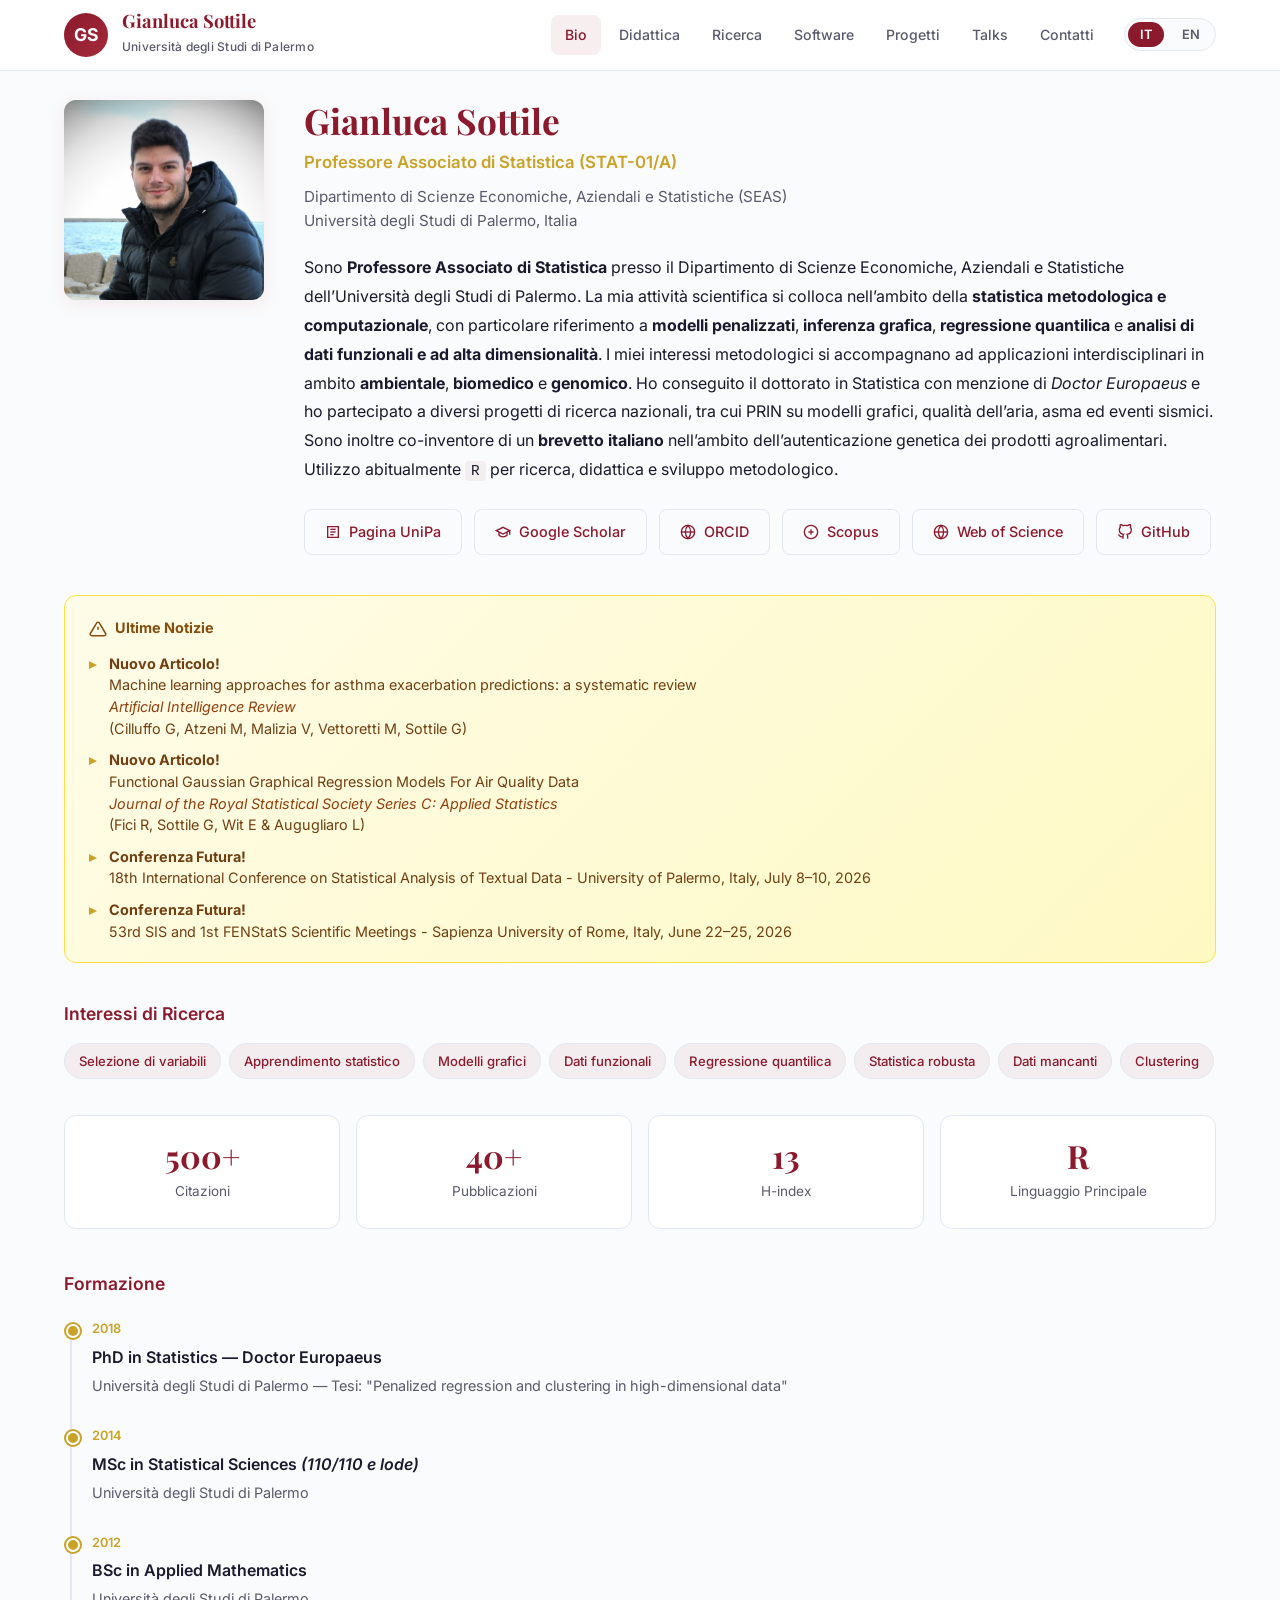
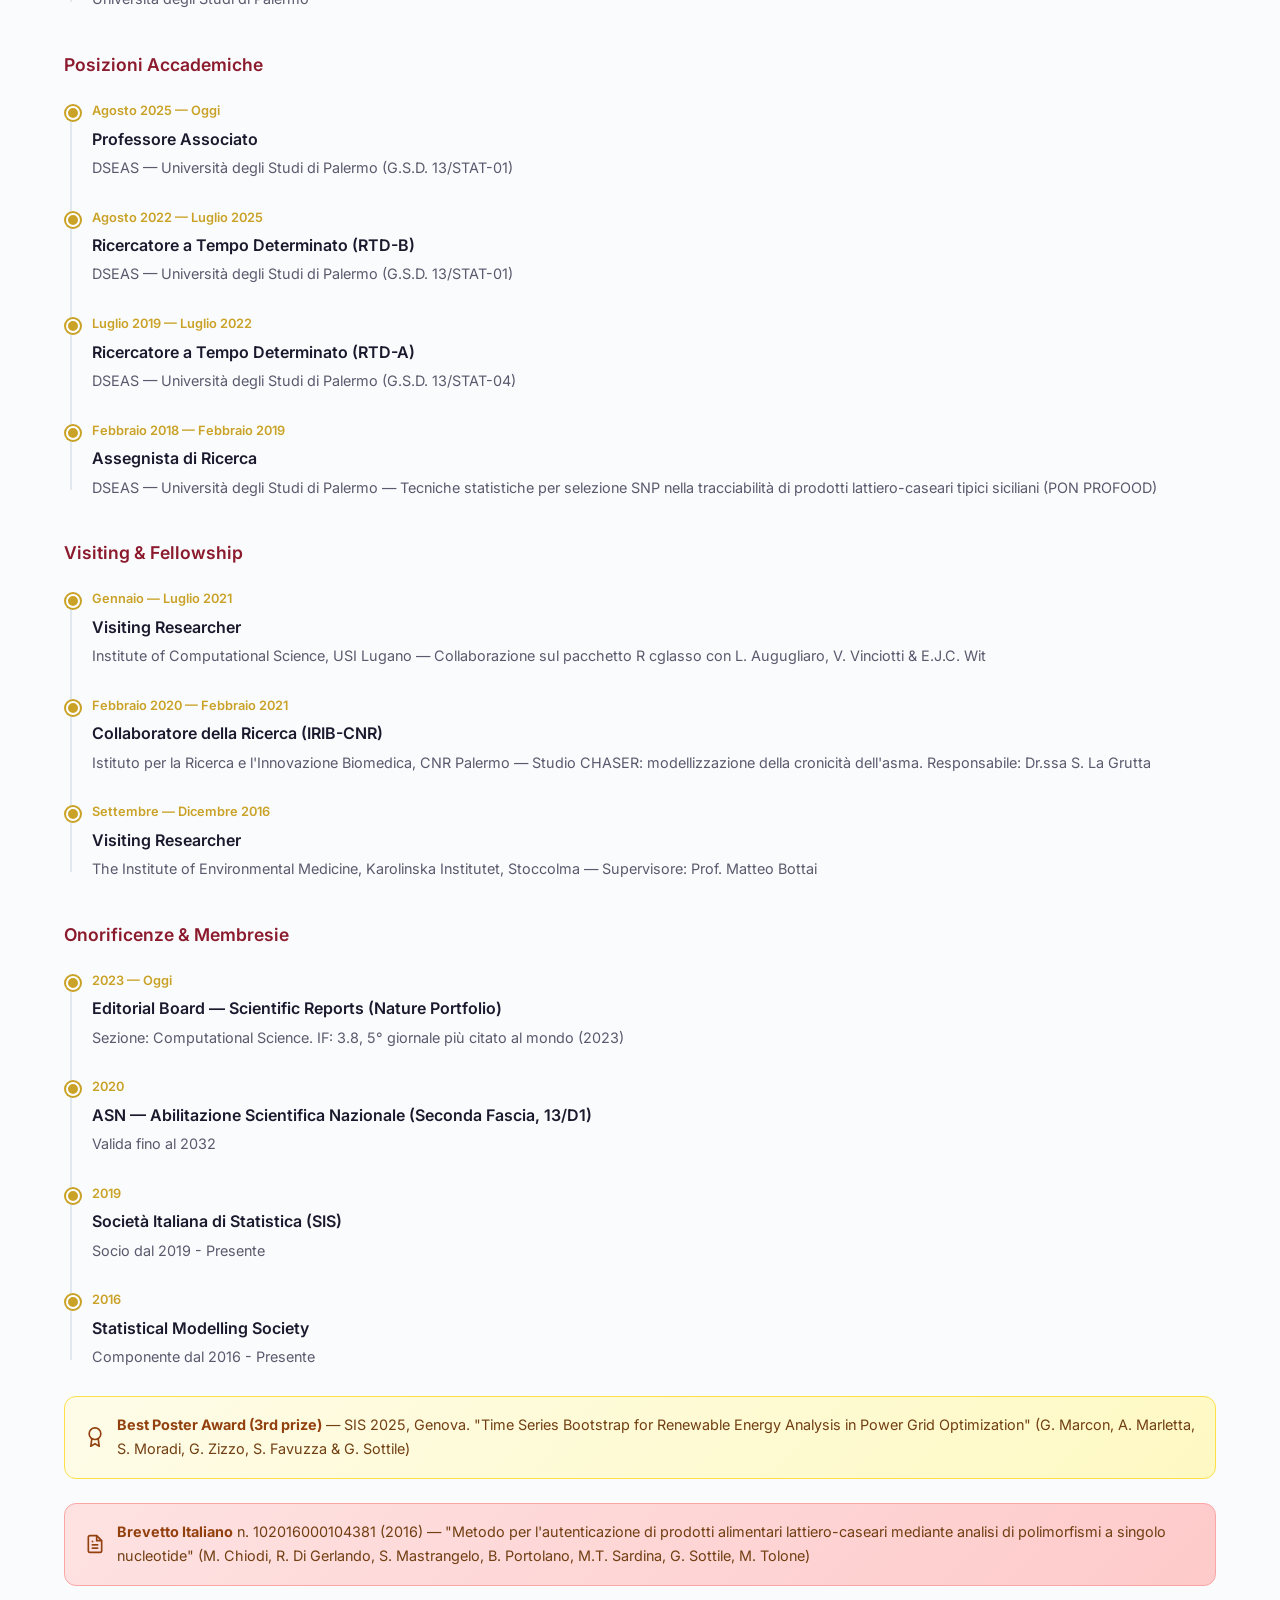
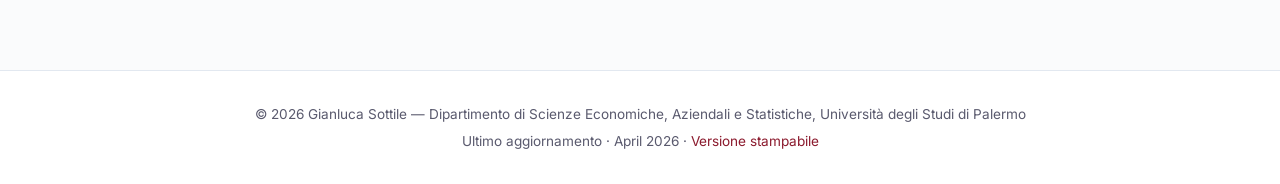
==== index.html @ 0f2bb415 "Add files via upload" ====
<!DOCTYPE html>
<html lang="it">
<head>
<meta charset="UTF-8">
<meta name="viewport" content="width=device-width, initial-scale=1.0">
<title>Gianluca Sottile — Associate Professor of Statistics</title>
<link rel="icon" type="image/png" href="/favicon.png">
<link rel="preconnect" href="https://fonts.googleapis.com">
<link href="https://fonts.googleapis.com/css2?family=Inter:wght@300;400;500;600;700&family=Playfair+Display:wght@600;700&display=swap" rel="stylesheet">
<style>
:root {
  --primary: #8B1A2D;
  --primary-light: #A52A3A;
  --accent: #C9A227;
  --accent-light: #D4AF37;
  --bg: #fafbfc;
  --surface: #ffffff;
  --text: #1a1a2e;
  --text-muted: #5a5a6e;
  --border: #e2e8f0;
  --shadow: 0 4px 20px rgba(139,26,45,0.08);
  --shadow-hover: 0 8px 30px rgba(139,26,45,0.12);
  --radius: 12px;
  --transition: all 0.3s cubic-bezier(0.4,0,0.2,1);
}
* { margin:0; padding:0; box-sizing:border-box; }
html { scroll-behavior:smooth; scroll-padding-top:80px; }
body {
  font-family:'Inter',-apple-system,BlinkMacSystemFont,sans-serif;
  background:var(--bg); color:var(--text); line-height:1.7;
  -webkit-font-smoothing:antialiased;
}

/* ===== HEADER ===== */
header {
  position:fixed; top:0; left:0; right:0; z-index:1000;
  background:rgba(255,255,255,0.96); backdrop-filter:blur(12px);
  border-bottom:1px solid var(--border); transition:var(--transition);
}
.header-inner {
  max-width:1200px; margin:0 auto; padding:0 24px;
  display:flex; align-items:center; justify-content:space-between; height:70px;
}
.brand {
  display:flex; align-items:center; gap:14px; text-decoration:none;
}
.brand-avatar {
  width:44px; height:44px; border-radius:50%;
  background:linear-gradient(135deg,var(--primary),var(--primary-light));
  display:flex; align-items:center; justify-content:center;
  color:white; font-weight:700; font-size:1.1rem; flex-shrink:0;
}
.brand-text h1 {
  font-family:'Playfair Display',serif; font-size:1.15rem; font-weight:700;
  color:var(--primary); line-height:1.2;
}
.brand-text span {
  font-size:0.75rem; color:var(--text-muted); font-weight:500; letter-spacing:0.02em;
}

/* ===== LANG TOGGLE ===== */
    /*.lang-toggle {
  display:flex; align-items:center; gap:6px;
  background:var(--bg); border:1.5px solid var(--border);
  border-radius:20px; padding:3px;
  margin-left:12px;
  flex-shrink:0;
}
.lang-btn {
  padding:5px 12px; border-radius:16px; border:none; background:none;
  font-size:0.8rem; font-weight:600; color:var(--text-muted);
  cursor:pointer; transition:var(--transition); font-family:inherit;
}
.lang-btn.active {
  background:var(--primary); color:white;
}
.lang-btn:hover:not(.active) {
  color:var(--primary); background:rgba(139,26,45,0.06);
}*/
.lang-toggle {
    display: inline-flex;
    align-items: center;
    gap: 6px;
    width: fit-content;
    background: var(--bg);
    border: 1.5px solid var(--border);
    border-radius: 20px;
    padding: 3px;
    margin-left: 12px;
    flex-shrink: 0;
}
.lang-btn {
    padding: 5px 12px;
    border-radius: 16px;
    border: none;
    background: none;
    font-size: 0.8rem;
    font-weight: 600;
    color: var(--text-muted);
    cursor: pointer;
    transition: var(--transition);
    font-family: inherit;
}
.lang-btn.active {
    background: var(--primary);
    color: white;
}
.lang-btn:hover:not(.active) {
    color: var(--primary);
    background: rgba(139,26,45,0.06);
}

/* ===== NAVIGATION ===== */
nav { display:flex; align-items:center; gap:4px; }
.nav-link {
  padding:8px 14px; border-radius:8px; text-decoration:none;
  color:var(--text-muted); font-size:0.88rem; font-weight:500;
  transition:var(--transition); cursor:pointer; border:none; background:none; font-family:inherit;
}
.nav-link:hover,.nav-link.active {
  color:var(--primary); background:rgba(139,26,45,0.07);
}
.mobile-menu-btn {
  display:none; background:none; border:none; cursor:pointer;
  padding:8px; color:var(--primary);
}
.mobile-menu-btn svg { width:24px; height:24px; }
.mobile-nav {
  display:none; position:fixed; top:70px; left:0; right:0;
  background:rgba(255,255,255,0.98); backdrop-filter:blur(12px);
  border-bottom:1px solid var(--border); padding:16px 24px;
  flex-direction:column; gap:4px; z-index:999; box-shadow:var(--shadow);
}
.mobile-nav.open { display:flex; }
.mobile-nav .nav-link { padding:12px 16px; font-size:1rem; }

main {
  max-width:1200px; margin:0 auto; padding:100px 24px 60px; min-height:100vh;
}
.section { display:none; animation:fadeIn 0.35s ease; }
.section.active { display:block; }
@keyframes fadeIn { from{opacity:0;transform:translateY(12px)} to{opacity:1;transform:translateY(0)} }

/* ===== BILINGUAL CONTENT ===== */
[data-lang] {
  display: none !important;
}

/* Elementi inline */
body.lang-it span[data-lang="it"],
body.lang-it strong[data-lang="it"],
body.lang-it a[data-lang="it"],
body.lang-it label[data-lang="it"],
body.lang-it em[data-lang="it"],
body.lang-en span[data-lang="en"],
body.lang-en strong[data-lang="en"],
body.lang-en a[data-lang="en"],
body.lang-en label[data-lang="en"],
body.lang-en em[data-lang="en"] {
  display: inline !important;
}

/* Elementi block */
body.lang-it div[data-lang="it"],
body.lang-it p[data-lang="it"],
body.lang-it h1[data-lang="it"],
body.lang-it h2[data-lang="it"],
body.lang-it h3[data-lang="it"],
body.lang-it h4[data-lang="it"],
body.lang-it li[data-lang="it"],
body.lang-it section[data-lang="it"],
body.lang-en div[data-lang="en"],
body.lang-en p[data-lang="en"],
body.lang-en h1[data-lang="en"],
body.lang-en h2[data-lang="en"],
body.lang-en h3[data-lang="en"],
body.lang-en h4[data-lang="en"],
body.lang-en li[data-lang="en"],
body.lang-en section[data-lang="en"] {
  display: block !important;
}

/* Tag/chips */
body.lang-it .tag[data-lang="it"],
body.lang-en .tag[data-lang="en"] {
  display: inline-block !important;
}

/* Pulsanti e link con testo bilingue */
body.lang-it .btn span[data-lang="it"],
body.lang-en .btn span[data-lang="en"],
body.lang-it .nav-link span[data-lang="it"],
body.lang-en .nav-link span[data-lang="en"],
body.lang-it .section-title span[data-lang="it"],
body.lang-en .section-title span[data-lang="en"],
body.lang-it .section-subtitle span[data-lang="it"],
body.lang-en .section-subtitle span[data-lang="en"] {
  display: inline !important;
}
    
/* Contact items: titolo su una riga, testo su quella sotto */
body.lang-it .contact-item > div:last-child > span[data-lang="it"] {
    display: block !important;
}
body.lang-en .contact-item > div:last-child > span[data-lang="en"] {
    display: block !important;
}

.hero {
  display:grid; grid-template-columns:200px 1fr; gap:40px;
  align-items:start; margin-bottom:40px;
}
.hero-photo {
  width:200px; height:200px; border-radius:var(--radius);
  object-fit:cover; box-shadow:var(--shadow);
}
.hero-content h2 {
  font-family:'Playfair Display',serif; font-size:2.2rem;
  color:var(--primary); margin-bottom:6px; line-height:1.2;
}
.hero-role {
  font-size:1.05rem; color:var(--accent); font-weight:600; margin-bottom:8px;
}
.hero-affiliation {
  color:var(--text-muted); font-size:0.95rem; margin-bottom:20px; line-height:1.6;
}
.hero-bio {
  color:var(--text); font-size:1rem; line-height:1.8; margin-bottom:24px;
}
.hero-links {
  display:flex; gap:12px; flex-wrap:wrap;
}
.btn {
  display:inline-flex; align-items:center; gap:8px;
  padding:10px 20px; border-radius:8px; text-decoration:none;
  font-size:0.9rem; font-weight:500; transition:var(--transition);
  cursor:pointer; border:none; font-family:inherit;
}
.btn-primary {
  background:var(--primary); color:white;
}
.btn-primary:hover {
  background:var(--primary-light); transform:translateY(-1px); box-shadow:var(--shadow-hover);
}
.btn-outline {
  background:transparent; color:var(--primary); border:1.5px solid var(--border);
}
.btn-outline:hover { border-color:var(--primary); background:rgba(139,26,45,0.04); }
.btn-sm { padding:6px 14px; font-size:0.85rem; }

.news-banner {
  background:linear-gradient(135deg,#fefce8,#fef9c3);
  border:1px solid #fde047; border-radius:var(--radius);
  padding:20px 24px; margin-bottom:36px;
}
.news-banner h3 {
  font-size:0.9rem; font-weight:700; color:#854d0e;
  margin-bottom:12px; display:flex; align-items:center; gap:8px;
}
.news-banner ul { list-style:none; display:flex; flex-direction:column; gap:10px; }
.news-banner li {
  font-size:0.9rem; color:#713f12; line-height:1.5;
  padding-left:20px; position:relative;
}
.news-banner li::before { content:"▸"; position:absolute; left:0; color:var(--accent); font-weight:700; }
.news-banner em { font-style:italic; color:#92400e; }

.section-title {
  font-family:'Playfair Display',serif; font-size:1.7rem;
  color:var(--primary); margin-bottom:8px; display:flex; align-items:center; gap:12px;
}
.section-subtitle {
  color:var(--text-muted); font-size:0.95rem;
  margin-bottom:32px; padding-bottom:16px; border-bottom:1px solid var(--border);
}
.tags-row {
  display:flex; flex-wrap:wrap; gap:8px; margin-bottom:36px;
}
.tag {
  display:inline-block; padding:6px 14px; border-radius:20px;
  font-size:0.82rem; font-weight:500;
  background:rgba(139,26,45,0.06); color:var(--primary); border:1px solid var(--border);
}

.cards-grid {
  display:grid; grid-template-columns:repeat(auto-fill,minmax(320px,1fr)); gap:20px;
}
.card {
  background:var(--surface); border:1px solid var(--border);
  border-radius:var(--radius); padding:24px; transition:var(--transition);
}
.card:hover {
  box-shadow:var(--shadow-hover); transform:translateY(-2px); border-color:transparent;
}
.card-header {
  display:flex; align-items:flex-start; justify-content:space-between;
  margin-bottom:12px; flex-wrap:wrap; gap:6px;
}
.card-tag {
  display:inline-block; padding:4px 10px; border-radius:20px;
  font-size:0.72rem; font-weight:600; text-transform:uppercase; letter-spacing:0.03em;
}
.tag-course { background:#e8f4f8; color:#1a6b8a; }
.tag-phd { background:#f3e8ff; color:#6b21a8; }
.tag-paper { background:#fef3c7; color:#92400e; }
.tag-software { background:#dcfce7; color:#166534; }
.tag-award { background:#fee2e2; color:#991b1b; }
.tag-year { background:var(--bg); color:var(--text-muted); }
.tag-project { background:#dbeafe; color:#1e40af; }
.tag-talk { background:#fce7f3; color:#9d174d; }
.card h3 {
  font-size:1.08rem; font-weight:600; color:var(--text); margin-bottom:8px; line-height:1.4;
}
.card p {
  color:var(--text-muted); font-size:0.9rem; line-height:1.6;
}
.card-meta {
  display:flex; gap:16px; margin-top:16px; padding-top:16px;
  border-top:1px solid var(--border); font-size:0.85rem; color:var(--text-muted); flex-wrap:wrap;
}
.card-meta span { display:flex; align-items:center; gap:6px; }
.card-actions {
  margin-top:16px; display:flex; gap:10px; flex-wrap:wrap;
}

.timeline { position:relative; padding-left:28px; }
.timeline::before {
  content:''; position:absolute; left:6px; top:8px; bottom:8px;
  width:2px; background:var(--border);
}
.timeline-item { position:relative; margin-bottom:28px; }
.timeline-item::before {
  content:''; position:absolute; left:-26px; top:6px;
  width:10px; height:10px; border-radius:50%;
  background:var(--accent); border:2px solid var(--surface);
  box-shadow:0 0 0 2px var(--accent);
}
.timeline-year {
  font-size:0.8rem; font-weight:600; color:var(--accent); margin-bottom:4px;
}
.timeline-title { font-weight:600; color:var(--text); margin-bottom:4px; }
.timeline-desc { font-size:0.9rem; color:var(--text-muted); line-height:1.5; }

.pub-list { display:flex; flex-direction:column; gap:14px; }
.pub-item {
  background:var(--surface); border:1px solid var(--border);
  border-radius:var(--radius); padding:20px 24px; transition:var(--transition);
}
.pub-item:hover { border-color:var(--primary); box-shadow:var(--shadow); }
.pub-title {
  font-weight:600; color:var(--primary); font-size:1rem;
  margin-bottom:6px; line-height:1.4;
}
.pub-authors { font-size:0.9rem; color:var(--text); margin-bottom:4px; }
.pub-venue { font-size:0.85rem; color:var(--text-muted); font-style:italic; }
.pub-badges { display:flex; gap:8px; margin-top:12px; flex-wrap:wrap; }
.badge {
  padding:3px 10px; border-radius:4px; font-size:0.75rem; font-weight:500;
}
.badge-journal { background:#dbeafe; color:#1e40af; }
.badge-conference { background:#fef3c7; color:#92400e; }
.badge-preprint { background:#f3f4f6; color:#4b5563; }
.badge-open { background:#dcfce7; color:#166534; }
.badge-book { background:#f3e8ff; color:#6b21a8; }

/* ===== RESEARCH SECTION ===== */
.research-pill {
  display: inline-flex;
  align-items: center;
  gap: 8px;
  padding: 6px 14px;
  border-radius: 999px;
  background: rgba(139,26,45,0.08);
  color: var(--primary);
  font-size: 0.82rem;
  font-weight: 600;
  margin-bottom: 18px;
}

.selected-grid {
  display: grid;
  grid-template-columns: repeat(auto-fit, minmax(320px, 1fr));
  gap: 20px;
  margin-bottom: 40px;
}

.selected-card {
  background: linear-gradient(135deg, #ffffff, #fcfafb);
  border: 1px solid rgba(139,26,45,0.12);
  border-radius: var(--radius);
  padding: 24px;
  box-shadow: var(--shadow);
  transition: var(--transition);
}

.selected-card:hover {
  transform: translateY(-2px);
  box-shadow: var(--shadow-hover);
}

.selected-card .pub-title {
  font-size: 1.04rem;
  margin-bottom: 10px;
}

.selected-card .pub-authors {
  font-size: 0.87rem;
  color: var(--text-muted);
  margin-bottom: 8px;
}

.selected-card .pub-venue {
  font-size: 0.86rem;
  margin-bottom: 14px;
}

.research-divider {
  height: 1px;
  background: linear-gradient(to right, transparent, var(--border), transparent);
  margin: 8px 0 32px;
}

.year-index {
  display: flex;
  flex-wrap: wrap;
  gap: 8px;
  margin-bottom: 28px;
}

.year-chip {
  display: inline-flex;
  align-items: center;
  padding: 6px 12px;
  border-radius: 999px;
  text-decoration: none;
  font-size: 0.8rem;
  font-weight: 600;
  color: var(--primary);
  background: rgba(139,26,45,0.06);
  border: 1px solid var(--border);
  transition: var(--transition);
}

.year-chip:hover {
  background: rgba(139,26,45,0.12);
  border-color: rgba(139,26,45,0.18);
}

.year-block {
  position: relative;
  margin-bottom: 34px;
  padding-left: 18px;
  border-left: 2px solid rgba(139,26,45,0.10);
  scroll-margin-top: 30px;
}

.year-heading {
  display: inline-block;
  margin-bottom: 14px;
  padding: 4px 12px;
  border-radius: 999px;
  background: var(--primary);
  color: white;
  font-size: 0.82rem;
  font-weight: 700;
  letter-spacing: 0.02em;
}

.pub-list.compact {
  gap: 10px;
}

.pub-list.compact .pub-item {
  padding: 16px 18px;
}

.pub-list.compact .pub-title {
  font-size: 0.98rem;
}

.pub-list.compact .pub-authors {
  font-size: 0.84rem;
  color: var(--text-muted);
}

.pub-list.compact .pub-venue {
  font-size: 0.83rem;
}

.pub-list.compact .card-actions {
  margin-top: 12px;
}
    
    /* ===== TALKS SECTION ===== */
    .talks-pill {
      display: inline-flex;
      align-items: center;
      gap: 8px;
      padding: 6px 14px;
      border-radius: 999px;
      background: rgba(139,26,45,0.08);
      color: var(--primary);
      font-size: 0.82rem;
      font-weight: 600;
      margin-bottom: 18px;
    }

    .featured-talks-grid {
      display: grid;
      grid-template-columns: repeat(auto-fit, minmax(320px, 1fr));
      gap: 20px;
      margin-bottom: 40px;
    }

    .featured-talk-card {
      background: linear-gradient(135deg, #ffffff, #fcfafb);
      border: 1px solid rgba(139,26,45,0.12);
      border-radius: var(--radius);
      padding: 24px;
      box-shadow: var(--shadow);
      transition: var(--transition);
    }

    .featured-talk-card:hover {
      transform: translateY(-2px);
      box-shadow: var(--shadow-hover);
    }

    .featured-talk-card .pub-title {
      font-size: 1.02rem;
      margin-bottom: 10px;
    }

    .featured-talk-card .pub-authors {
      font-size: 0.87rem;
      color: var(--text-muted);
      margin-bottom: 8px;
    }

    .featured-talk-card .pub-venue {
      font-size: 0.86rem;
      margin-bottom: 14px;
    }

    .talks-divider {
      height: 1px;
      background: linear-gradient(to right, transparent, var(--border), transparent);
      margin: 6px 0 32px;
    }

    .talks-year-index {
      display: flex;
      flex-wrap: wrap;
      gap: 8px;
      margin-bottom: 28px;
    }

    .talks-year-chip {
      display: inline-flex;
      align-items: center;
      padding: 6px 12px;
      border-radius: 999px;
      text-decoration: none;
      font-size: 0.8rem;
      font-weight: 600;
      color: var(--primary);
      background: rgba(139,26,45,0.06);
      border: 1px solid var(--border);
      transition: var(--transition);
    }

    .talks-year-chip:hover {
      background: rgba(139,26,45,0.12);
      border-color: rgba(139,26,45,0.18);
    }

    .talks-year-block {
      position: relative;
      margin-bottom: 34px;
      padding-left: 18px;
      border-left: 2px solid rgba(139,26,45,0.10);
      scroll-margin-top: 30px;
    }

    .talks-year-heading {
      display: inline-block;
      margin-bottom: 14px;
      padding: 4px 12px;
      border-radius: 999px;
      background: var(--primary);
      color: white;
      font-size: 0.82rem;
      font-weight: 700;
      letter-spacing: 0.02em;
    }

    .pub-list.compact-talks {
      gap: 10px;
    }

    .pub-list.compact-talks .pub-item {
      padding: 16px 18px;
    }

    .pub-list.compact-talks .pub-title {
      font-size: 0.98rem;
    }

    .pub-list.compact-talks .pub-authors {
      font-size: 0.84rem;
      color: var(--text-muted);
    }

    .pub-list.compact-talks .pub-venue {
      font-size: 0.83rem;
    }

.stats-row {
  display:grid; grid-template-columns:repeat(4,1fr); gap:16px; margin-bottom:40px;
}
.stat-box {
  background:var(--surface); border:1px solid var(--border);
  border-radius:var(--radius); padding:24px; text-align:center; transition:var(--transition);
}
.stat-box:hover { box-shadow:var(--shadow); }
.stat-number {
  font-family:'Playfair Display',serif; font-size:2rem; font-weight:700;
  color:var(--primary); line-height:1;
}
.stat-label { font-size:0.85rem; color:var(--text-muted); margin-top:8px; }

.contact-grid { display:grid; grid-template-columns:1fr 1fr; gap:40px; }
.contact-info h3 { font-size:1.1rem; font-weight:600; margin-bottom:16px; color:var(--primary); }
.contact-item {
  display:flex; align-items:flex-start; gap:14px; margin-bottom:20px;
}
.contact-icon {
  width:40px; height:40px; border-radius:10px;
  background:rgba(139,26,45,0.06); display:flex; align-items:center; justify-content:center;
  color:var(--primary); flex-shrink:0;
}
.contact-icon svg { width:20px; height:20px; }
.contact-item div strong { display:block; font-size:0.9rem; color:var(--text); margin-bottom:2px; }
.contact-item div span,
.contact-item div a { font-size:0.9rem; color:var(--text-muted); text-decoration:none; }
.contact-item div a:hover { color:var(--primary); text-decoration:underline; }
.contact-form {
  background:var(--surface); border:1px solid var(--border);
  border-radius:var(--radius); padding:28px;
}
.form-group { margin-bottom:18px; }
.form-group label { display:block; font-size:0.85rem; font-weight:500; color:var(--text); margin-bottom:6px; }
.form-group input,
.form-group textarea {
  width:100%; padding:10px 14px; border:1.5px solid var(--border);
  border-radius:8px; font-family:inherit; font-size:0.95rem;
  color:var(--text); background:var(--bg); transition:var(--transition);
}
.form-group input:focus,
.form-group textarea:focus { outline:none; border-color:var(--primary); background:var(--surface); }
.form-group textarea { resize:vertical; min-height:120px; }

.award-box {
  background:linear-gradient(135deg,#fefce8,#fef9c3);
  border:1px solid #fde047; border-radius:var(--radius);
  padding:16px 20px; margin-bottom:24px; display:flex; align-items:center; gap:12px;
}
.award-box svg { color:#92400e; flex-shrink:0; }
.award-box div { font-size:0.9rem; color:#713f12; }
.award-box div strong { color:#92400e; }

footer {
  border-top:1px solid var(--border); background:var(--surface);
  padding:32px 24px; text-align:center; color:var(--text-muted); font-size:0.85rem;
}
footer a { color:var(--primary); text-decoration:none; }
footer a:hover { text-decoration:underline; }

@media (max-width:900px) {
  .hero { grid-template-columns:1fr; text-align:center; }
  .hero-photo { margin:0 auto; }
  .hero-links { justify-content:center; }
  .stats-row { grid-template-columns:repeat(2,1fr); }
  .contact-grid { grid-template-columns:1fr; }
}
@media (max-width:768px) {
  .header-inner { height:60px; }
  main { padding-top:84px; }
  nav { display:none; }
  .mobile-menu-btn { display:block; }
  .hero-content h2 { font-size:1.7rem; }
  .section-title { font-size:1.5rem; }
  .cards-grid { grid-template-columns:1fr; }
  .stats-row { grid-template-columns:repeat(2,1fr); gap:12px; }
  .stat-box { padding:18px; }
  .stat-number { font-size:1.6rem; }
  .lang-toggle { margin-left:8px; margin-top:0; align-self: center; }
  .mobile-lang { display:block !important; }
  .lang-btn { padding: 4px 10px; font-size: 0.75rem; }
  .selected-grid { grid-template-columns: 1fr; }
  .year-block { padding-left: 12px; }
  .featured-talks-grid { grid-template-columns: 1fr; }
  .talks-year-block { padding-left: 12px; }
  /*.lang-toggle { margin-left: 0; align-self: center; }*/
}
@media (max-width:480px) {
  .hero-photo { width:150px; height:150px; }
  .btn { padding:8px 16px; font-size:0.85rem; }
  .card { padding:18px; }
  .pub-item { padding:16px 18px; }
}
::-webkit-scrollbar { width:8px; }
::-webkit-scrollbar-track { background:var(--bg); }
::-webkit-scrollbar-thumb { background:var(--border); border-radius:4px; }
::-webkit-scrollbar-thumb:hover { background:var(--text-muted); }
@media print {
  header,.mobile-menu-btn,.mobile-nav,footer,.lang-toggle { display:none !important; }
  main { padding-top:20px; }
  .section { display:block !important; page-break-inside:avoid; }
  [data-lang] { display:block !important; }
}
</style>
</head>
<body class="lang-it">

<header>
<div class="header-inner">
<a href="#bio" class="brand" onclick="showSection('bio')">
<div class="brand-avatar">GS</div>
<div class="brand-text">
<h1>Gianluca Sottile</h1>
<span data-lang="it">Università degli Studi di Palermo</span>
<span data-lang="en">University of Palermo</span>
</div>
</a>
<nav>
<a href="#bio" class="nav-link active" data-target="bio">
<span data-lang="it">Bio</span><span data-lang="en">Bio</span>
</a>
<a href="#didattica" class="nav-link" data-target="didattica">
<span data-lang="it">Didattica</span><span data-lang="en">Teaching</span>
</a>
<a href="#ricerca" class="nav-link" data-target="ricerca">
<span data-lang="it">Ricerca</span><span data-lang="en">Research</span>
</a>
<a href="#software" class="nav-link" data-target="software">Software</a>
<a href="#progetti" class="nav-link" data-target="progetti">
<span data-lang="it">Progetti</span><span data-lang="en">Projects</span>
</a>
<a href="#talks" class="nav-link" data-target="talks">Talks</a>
<a href="#contatti" class="nav-link" data-target="contatti">
<span data-lang="it">Contatti</span><span data-lang="en">Contact</span>
</a>
<div class="lang-toggle">
<button class="lang-btn active" onclick="setLang('it')" aria-label="Italiano">IT</button>
<button class="lang-btn" onclick="setLang('en')" aria-label="English">EN</button>
</div>
</nav>
<button class="mobile-menu-btn" onclick="toggleMobileMenu()" aria-label="Menu">
<svg viewBox="0 0 24 24" fill="none" stroke="currentColor" stroke-width="2"><line x1="3" y1="12" x2="21" y2="12"></line><line x1="3" y1="6" x2="21" y2="6"></line><line x1="3" y1="18" x2="21" y2="18"></line></svg>
</button>
</div>
</header>

<div class="mobile-nav" id="mobileNav">
<a href="#bio" class="nav-link active" data-target="bio" onclick="toggleMobileMenu()">
<span data-lang="it">Bio</span><span data-lang="en">Bio</span>
</a>
<a href="#didattica" class="nav-link" data-target="didattica" onclick="toggleMobileMenu()">
<span data-lang="it">Didattica</span><span data-lang="en">Teaching</span>
</a>
<a href="#ricerca" class="nav-link" data-target="ricerca" onclick="toggleMobileMenu()">
<span data-lang="it">Ricerca</span><span data-lang="en">Research</span>
</a>
<a href="#software" class="nav-link" data-target="software" onclick="toggleMobileMenu()">Software</a>
<a href="#progetti" class="nav-link" data-target="progetti" onclick="toggleMobileMenu()">
<span data-lang="it">Progetti</span><span data-lang="en">Projects</span>
</a>
<a href="#talks" class="nav-link" data-target="talks" onclick="toggleMobileMenu()">Talks</a>
<a href="#contatti" class="nav-link" data-target="contatti" onclick="toggleMobileMenu()">
<span data-lang="it">Contatti</span><span data-lang="en">Contact</span>
</a>
<div class="lang-toggle">
<button class="lang-btn active" onclick="setLang('it')" aria-label="Italiano">IT</button>
<button class="lang-btn" onclick="setLang('en')" aria-label="English">EN</button>
</div>
</div>

<main>

<!-- ===== BIO ===== -->
<section id="bio" class="section active">
<div class="hero">
<img src="./avatar.jpg" alt="Gianluca Sottile" class="hero-photo"><div class="hero-content">
<h2>Gianluca Sottile</h2>
<div class="hero-role">
<span data-lang="it">Professore Associato di Statistica (STAT-01/A)</span>
<span data-lang="en">Associate Professor of Statistics (STAT-01/A)</span>
</div>
<div class="hero-affiliation">
<span data-lang="it">Dipartimento di Scienze Economiche, Aziendali e Statistiche (SEAS)<br>Università degli Studi di Palermo, Italia</span>
<span data-lang="en">Department of Economics, Business and Statistics (SEAS)<br>University of Palermo, Italy</span>
</div>
<p class="hero-bio">
  <span data-lang="it">
    Sono <strong>Professore Associato di Statistica</strong> presso il Dipartimento di Scienze Economiche, Aziendali e Statistiche dell’Università degli Studi di Palermo. La mia attività scientifica si colloca nell’ambito della <strong>statistica metodologica e computazionale</strong>, con particolare riferimento a <strong>modelli penalizzati</strong>, <strong>inferenza grafica</strong>, <strong>regressione quantilica</strong> e <strong>analisi di dati funzionali e ad alta dimensionalità</strong>. I miei interessi metodologici si accompagnano ad applicazioni interdisciplinari in ambito <strong>ambientale</strong>, <strong>biomedico</strong> e <strong>genomico</strong>. Ho conseguito il dottorato in Statistica con menzione di <em>Doctor Europaeus</em> e ho partecipato a diversi progetti di ricerca nazionali, tra cui PRIN su modelli grafici, qualità dell’aria, asma ed eventi sismici. Sono inoltre co-inventore di un <strong>brevetto italiano</strong> nell’ambito dell’autenticazione genetica dei prodotti agroalimentari. Utilizzo abitualmente <code style="background:rgba(139,26,45,0.06);padding:2px 6px;border-radius:4px;font-size:0.9em;">R</code> per ricerca, didattica e sviluppo metodologico.
  </span>

  <span data-lang="en">
    I am an <strong>Associate Professor of Statistics</strong> at the Department of Economics, Business and Statistics, University of Palermo. My research lies in <strong>methodological and computational statistics</strong>, with a focus on <strong>penalized models</strong>, <strong>graphical inference</strong>, <strong>quantile regression</strong>, and <strong>functional and high-dimensional data analysis</strong>. These methodological interests are accompanied by interdisciplinary applications in <strong>environmental</strong>, <strong>biomedical</strong>, and <strong>genomic</strong> research. I earned my PhD in Statistics with the <em>Doctor Europaeus</em> distinction and have been involved in several national research projects, including PRIN initiatives on graphical models, air pollution, asthma, and earthquake forecasting. I am also co-inventor of an <strong>Italian patent</strong> in the field of genetic authentication of agri-food products. I regularly use <code style="background:rgba(139,26,45,0.06);padding:2px 6px;border-radius:4px;font-size:0.9em;">R</code> for research, teaching, and methodological development.
  </span>
</p>
<div class="hero-links">

<a href="https://www.unipa.it/persone/docenti/s/gianluca.sottile" target="_blank" rel="noopener noreferrer" class="btn btn-outline">
    <svg width="16" height="16" viewBox="0 0 24 24" fill="none" stroke="currentColor" stroke-width="2">
        <path d="M4 4h16v16H4z"></path>
        <path d="M8 8h8"></path>
        <path d="M8 12h8"></path>
        <path d="M8 16h5"></path>
    </svg>
    <span data-lang="it">Pagina UniPa</span>
    <span data-lang="en">UniPa Page</span>
</a>
    
<a href="https://scholar.google.com/citations?hl=it&user=qc0KUpwAAAAJ&view_op=list_works&sortby=pubdate" target="_blank" class="btn btn-outline">
    <svg width="16" height="16" viewBox="0 0 24 24" fill="none" stroke="currentColor" stroke-width="2">
        <path d="M22 10v6M2 10l10-5 10 5-10 5z"></path>
        <path d="M6 12v5c3 3 9 3 12 0v-5"></path>
    </svg>
    Google Scholar
</a>

<a href="https://orcid.org/0000-0001-9347-7251" target="_blank" rel="noopener noreferrer" class="btn btn-outline">
    <svg width="16" height="16" viewBox="0 0 24 24" fill="none" stroke="currentColor" stroke-width="2">
        <circle cx="12" cy="12" r="10"></circle>
        <line x1="2" y1="12" x2="22" y2="12"></line>
        <path d="M12 2a15.3 15.3 0 0 1 4 10 15.3 15.3 0 0 1-4 10 15.3 15.3 0 0 1-4-10 15.3 15.3 0 0 1 4-10z"></path>
    </svg>
    ORCID
</a>

<a href="https://www.scopus.com/authid/detail.uri?authorId=57197724197" target="_blank" rel="noopener noreferrer" class="btn btn-outline">
  <svg width="16" height="16" viewBox="0 0 24 24" fill="none" stroke="currentColor" stroke-width="2">
    <circle cx="12" cy="12" r="10"></circle>
    <path d="M8 12h8"></path>
    <path d="M12 8v8"></path>
  </svg>
  Scopus
</a>

<a href="https://www.webofscience.com/wos/author/record/P-1732-2018" target="_blank" rel="noopener noreferrer" class="btn btn-outline">
  <svg width="16" height="16" viewBox="0 0 24 24" fill="none" stroke="currentColor" stroke-width="2">
    <circle cx="12" cy="12" r="10"></circle>
    <path d="M2 12h20"></path>
    <path d="M12 2a15.3 15.3 0 0 1 4 10 15.3 15.3 0 0 1-4 10 15.3 15.3 0 0 1-4-10 15.3 15.3 0 0 1 4-10z"></path>
  </svg>
  Web of Science
</a>

<a href="https://github.com/gianluca-sottile" target="_blank" class="btn btn-outline">
<svg width="16" height="16" viewBox="0 0 24 24" fill="none" stroke="currentColor" stroke-width="2"><path d="M9 19c-5 1.5-5-2.5-7-3m14 6v-3.87a3.37 3.37 0 0 0-.94-2.61c3.14-.35 6.44-1.54 6.44-7A5.44 5.44 0 0 0 20 4.77 5.07 5.07 0 0 0 19.91 1S18.73.65 16 2.48a13.38 13.38 0 0 0-7 0C6.27.65 5.09 1 5.09 1A5.07 5.07 0 0 0 5 4.77a5.44 5.44 0 0 0-1.5 3.78c0 5.42 3.3 6.61 6.44 7A3.37 3.37 0 0 0 9 18.13V22"></path></svg>
GitHub
</a>

</div>
</div>
</div>

<div class="news-banner">
<h3>
<svg width="18" height="18" viewBox="0 0 24 24" fill="none" stroke="currentColor" stroke-width="2"><path d="M10.29 3.86L1.82 18a2 2 0 0 0 1.71 3h16.94a2 2 0 0 0 1.71-3L13.71 3.86a2 2 0 0 0-3.42 0z"></path><line x1="12" y1="9" x2="12" y2="13"></line><line x1="12" y1="17" x2="12.01" y2="17"></line></svg>
<span data-lang="it">Ultime Notizie</span>
<span data-lang="en">Breaking News</span>
</h3>
<ul>
    <li><strong data-lang="it">Nuovo Articolo!</strong><strong data-lang="en">New Article!</strong><br>Machine learning approaches for asthma exacerbation predictions: a systematic review<br> <em>Artificial Intelligence Review</em><br>(Cilluffo G, Atzeni M, Malizia V, Vettoretti M, Sottile G)</li>
    <li><strong data-lang="it">Nuovo Articolo!</strong><strong data-lang="en">New Article!</strong><br>Functional Gaussian Graphical Regression Models For Air Quality Data<br><em>Journal of the Royal Statistical Society Series C: Applied Statistics</em><br>(Fici R, Sottile G, Wit E &amp; Augugliaro L)</li>
    <li><strong data-lang="it">Conferenza Futura!</strong><strong data-lang="en">Future Conference!</strong><br>18th International Conference on Statistical Analysis of Textual Data - University of Palermo, Italy, July 8–10, 2026</li>
    <li><strong data-lang="it">Conferenza Futura!</strong><strong data-lang="en">Future Conference!</strong><br>53rd SIS and 1st FENStatS Scientific Meetings - Sapienza University of Rome, Italy, June 22–25, 2026</li>
</ul>
</div>

<h3 style="font-size:1.1rem;font-weight:600;color:var(--primary);margin-bottom:14px;">
<span data-lang="it">Interessi di Ricerca</span>
<span data-lang="en">Research Interests</span>
</h3>
<div class="tags-row">
  <span class="tag" data-lang="it">Selezione di variabili</span>
  <span class="tag" data-lang="en">Variable selection</span>

  <span class="tag" data-lang="it">Apprendimento statistico</span>
  <span class="tag" data-lang="en">Statistical learning</span>

  <span class="tag" data-lang="it">Modelli grafici</span>
  <span class="tag" data-lang="en">Graphical models</span>

  <span class="tag" data-lang="it">Dati funzionali</span>
  <span class="tag" data-lang="en">Functional data</span>

  <span class="tag" data-lang="it">Regressione quantilica</span>
  <span class="tag" data-lang="en">Quantile regression</span>

  <span class="tag" data-lang="it">Statistica robusta</span>
  <span class="tag" data-lang="en">Robust statistics</span>

  <span class="tag" data-lang="it">Dati mancanti</span>
  <span class="tag" data-lang="en">Missing data</span>

  <span class="tag" data-lang="it">Clustering</span>
  <span class="tag" data-lang="en">Clustering</span>
</div>

<div class="stats-row">
<div class="stat-box"><div class="stat-number">500+</div><div class="stat-label"><span data-lang="it">Citazioni</span><span data-lang="en">Citations</span></div></div>
<div class="stat-box"><div class="stat-number">40+</div><div class="stat-label"><span data-lang="it">Pubblicazioni</span><span data-lang="en">Publications</span></div></div>
<div class="stat-box"><div class="stat-number">13</div><div class="stat-label"><span data-lang="it">H-index</span><span data-lang="en">H-index</span></div></div>
<div class="stat-box"><div class="stat-number">R</div><div class="stat-label"><span data-lang="it">Linguaggio Principale</span><span data-lang="en">Primary Language</span></div></div>
</div>

<h3 style="font-size:1.1rem;font-weight:600;color:var(--primary);margin-bottom:20px;">
<span data-lang="it">Formazione</span>
<span data-lang="en">Education</span>
</h3>
<div class="timeline" style="margin-bottom:40px;">
<div class="timeline-item">
<div class="timeline-year">2018</div>
<div class="timeline-title">PhD in Statistics — Doctor Europaeus</div>
<div class="timeline-desc">Università degli Studi di Palermo — <span data-lang="it">Tesi: "Penalized regression and clustering in high-dimensional data"</span><span data-lang="en">Thesis: "Penalized regression and clustering in high-dimensional data"</span></div>
</div>
<div class="timeline-item">
<div class="timeline-year">2014</div>
<div class="timeline-title">MSc in Statistical Sciences <em>(110/110 e lode)</em></div>
<div class="timeline-desc">Università degli Studi di Palermo</div>
</div>
<div class="timeline-item">
<div class="timeline-year">2012</div>
<div class="timeline-title">BSc in Applied Mathematics</div>
<div class="timeline-desc">Università degli Studi di Palermo</div>
</div>
</div>

<h3 style="font-size:1.1rem;font-weight:600;color:var(--primary);margin-bottom:20px;">
<span data-lang="it">Posizioni Accademiche</span>
<span data-lang="en">Academic Positions</span>
</h3>
<div class="timeline">
    <div class="timeline-item">
    <div class="timeline-year">Agosto 2025 — Oggi</div>
    <div class="timeline-title"><span data-lang="it">Professore Associato</span><span data-lang="en">Associate Professor</span></div>
    <div class="timeline-desc">DSEAS — Università degli Studi di Palermo (G.S.D. 13/STAT-01)</div>
</div>
<div class="timeline-item">
<div class="timeline-year">Agosto 2022 — Luglio 2025</div>
<div class="timeline-title"><span data-lang="it">Ricercatore a Tempo Determinato (RTD-B)</span><span data-lang="en">Senior Assistant Professor</span></div>
<div class="timeline-desc">DSEAS — Università degli Studi di Palermo (G.S.D. 13/STAT-01)</div>
</div>
<div class="timeline-item">
<div class="timeline-year">Luglio 2019 — Luglio 2022</div>
<div class="timeline-title"><span data-lang="it">Ricercatore a Tempo Determinato (RTD-A)</span><span data-lang="en">Junior Assistant Professor</span></div>
<div class="timeline-desc">DSEAS — Università degli Studi di Palermo (G.S.D. 13/STAT-04)</div>
</div>
<div class="timeline-item">
<div class="timeline-year">Febbraio 2018 — Febbraio 2019</div>
<div class="timeline-title"><span data-lang="it">Assegnista di Ricerca</span><span data-lang="en">Postdoctoral Research Fellow</span></div>
<div class="timeline-desc">DSEAS — Università degli Studi di Palermo — <span data-lang="it">Tecniche statistiche per selezione SNP nella tracciabilità di prodotti lattiero-caseari tipici siciliani (PON PROFOOD)</span><span data-lang="en">Statistical techniques for SNP selection in traceability of typical Sicilian dairy products (PON PROFOOD)</span></div>
</div>
</div>

<h3 style="font-size:1.1rem;font-weight:600;color:var(--primary);margin:40px 0 20px;">
<span data-lang="it">Visiting &amp; Fellowship</span>
<span data-lang="en">Visiting &amp; Fellowships</span>
</h3>
<div class="timeline">
<div class="timeline-item">
<div class="timeline-year">Gennaio — Luglio 2021</div>
<div class="timeline-title"><span data-lang="it">Visiting Researcher</span><span data-lang="en">Visiting Researcher</span></div>
<div class="timeline-desc">Institute of Computational Science, USI Lugano — <span data-lang="it">Collaborazione sul pacchetto R cglasso con L. Augugliaro, V. Vinciotti &amp; E.J.C. Wit</span><span data-lang="en">Collaboration on cglasso R package with L. Augugliaro, V. Vinciotti &amp; E.J.C. Wit</span></div>
</div>
<div class="timeline-item">
<div class="timeline-year">Febbraio 2020 — Febbraio 2021</div>
<div class="timeline-title"><span data-lang="it">Collaboratore della Ricerca (IRIB-CNR)</span><span data-lang="en">Research Fellowship (IRIB-CNR)</span></div>
<div class="timeline-desc">Istituto per la Ricerca e l'Innovazione Biomedica, CNR Palermo — <span data-lang="it">Studio CHASER: modellizzazione della cronicità dell'asma. Responsabile: Dr.ssa S. La Grutta</span><span data-lang="en">CHASER Study: modeling childhood asthma chronicity. Coordinator: Dr. S. La Grutta</span></div>
</div>
<div class="timeline-item">
<div class="timeline-year">Settembre — Dicembre 2016</div>
<div class="timeline-title"><span data-lang="it">Visiting Researcher</span><span data-lang="en">Visiting Researcher</span></div>
<div class="timeline-desc">The Institute of Environmental Medicine, Karolinska Institutet, Stoccolma — <span data-lang="it">Supervisore: Prof. Matteo Bottai</span><span data-lang="en">Supervisor: Prof. Matteo Bottai</span></div>
</div>
</div>

<h3 style="font-size:1.1rem;font-weight:600;color:var(--primary);margin:40px 0 20px;">
<span data-lang="it">Onorificenze &amp; Membresie</span>
<span data-lang="en">Honors &amp; Memberships</span>
</h3>
<div class="timeline">
<div class="timeline-item">
<div class="timeline-year">2023 — Oggi</div>
<div class="timeline-title">Editorial Board — Scientific Reports (Nature Portfolio)</div>
<div class="timeline-desc"><span data-lang="it">Sezione: Computational Science. IF: 3.8, 5° giornale più citato al mondo (2023)</span><span data-lang="en">Section: Computational Science. IF: 3.8, 5th most cited journal worldwide (2023)</span></div>
</div>
<div class="timeline-item">
<div class="timeline-year">2020</div>
<div class="timeline-title">ASN — Abilitazione Scientifica Nazionale (Seconda Fascia, 13/D1)</div>
<div class="timeline-desc"><span data-lang="it">Valida fino al 2032</span><span data-lang="en">Valid until 2032</span></div>
</div>
<div class="timeline-item">
<div class="timeline-year">2019</div>
<div class="timeline-title">Società Italiana di Statistica (SIS)</div>
<div class="timeline-desc"><span data-lang="it">Socio dal 2019 - Presente</span><span data-lang="en">Member since 2019 - Present</span></div>
</div>
<div class="timeline-item">
<div class="timeline-year">2016</div>
<div class="timeline-title">Statistical Modelling Society</div>
<div class="timeline-desc"><span data-lang="it">Componente dal 2016 - Presente</span><span data-lang="en">Member since 2016 - Present</span></div>
</div>

</div>

<div class="award-box">
<svg width="20" height="20" viewBox="0 0 24 24" fill="none" stroke="currentColor" stroke-width="2"><circle cx="12" cy="8" r="7"></circle><polyline points="8.21 13.89 7 23 12 20 17 23 15.79 13.88"></polyline></svg>
<div><strong>Best Poster Award (3rd prize)</strong> — SIS 2025, Genova. "Time Series Bootstrap for Renewable Energy Analysis in Power Grid Optimization" (G. Marcon, A. Marletta, S. Moradi, G. Zizzo, S. Favuzza &amp; G. Sottile)</div>
</div>

<div class="award-box" style="background:linear-gradient(135deg,#fee2e2,#fecaca);border-color:#fca5a5;">
<svg width="20" height="20" viewBox="0 0 24 24" fill="none" stroke="currentColor" stroke-width="2"><path d="M14 2H6a2 2 0 0 0-2 2v16a2 2 0 0 0 2 2h12a2 2 0 0 0 2-2V8z"></path><polyline points="14 2 14 8 20 8"></polyline><line x1="16" y1="13" x2="8" y2="13"></line><line x1="16" y1="17" x2="8" y2="17"></line><polyline points="10 9 9 9 8 9"></polyline></svg>
<div><strong data-lang="it">Brevetto Italiano</strong><strong data-lang="en">Italian Patent</strong> n. 102016000104381 (2016) — <span data-lang="it">"Metodo per l'autenticazione di prodotti alimentari lattiero-caseari mediante analisi di polimorfismi a singolo nucleotide"</span><span data-lang="en">"Method for authentication of dairy products through single nucleotide polymorphism analysis"</span> (M. Chiodi, R. Di Gerlando, S. Mastrangelo, B. Portolano, M.T. Sardina, G. Sottile, M. Tolone)</div>
</div>
</section>

<!-- ===== DIDATTICA ===== -->
<section id="didattica" class="section">
<h2 class="section-title">
<svg width="28" height="28" viewBox="0 0 24 24" fill="none" stroke="currentColor" stroke-width="2"><path d="M22 10v6M2 10l10-5 10 5-10 5z"></path><path d="M6 12v5c3 3 9 3 12 0v-5"></path></svg>
<span data-lang="it">Didattica</span>
<span data-lang="en">Teaching</span>
</h2>
<p class="section-subtitle">
<span data-lang="it">Attività didattiche presso l'Università degli Studi di Palermo</span>
<span data-lang="en">Teaching activities at the University of Palermo</span>
</p>

<h3 style="font-size:1.1rem;font-weight:600;color:var(--primary);margin-bottom:16px;">
<span data-lang="it">Corsi Attuali</span>
<span data-lang="en">Current Courses</span>
</h3>
<div class="cards-grid" style="margin-bottom:40px;">
<div class="card">
<div class="card-header">
    <span class="card-tag tag-course">Second Level Master</span>
    <span class="card-tag tag-year">2.5 CFU (20h)</span>
    </div>
    <h3>Introduzione al Machine Learning</h3>
    <p><span data-lang="it">Master Universitario di Secondo Livello in Data Science per le Amministrazioni Pubbliche e Private — SEAS, UniPa.</span><span data-lang="en">Second Level Master Data Science for Public and Private Administrations — SEAS, UniPa.</span></p>
    <div class="card-meta">
    <span><svg width="14" height="14" viewBox="0 0 24 24" fill="none" stroke="currentColor" stroke-width="2"><circle cx="12" cy="12" r="10"></circle><polyline points="12 6 12 12 16 14"></polyline></svg>Jan 2026 — Present</span>
    </div>
    <div class="card-actions">
    <a href="https://www.unipa.it/servizi/masterecorsidiperfezionamento/.content/documenti/2025_2026/S.I.-Adelfio.pdf" target="_blank" class="btn btn-primary btn-sm">
    <svg width="14" height="14" viewBox="0 0 24 24" fill="none" stroke="currentColor" stroke-width="2"><path d="M14 2H6a2 2 0 0 0-2 2v16a2 2 0 0 0 2 2h12a2 2 0 0 0 2-2V8z"></path><polyline points="14 2 14 8 20 8"></polyline><line x1="16" y1="13" x2="8" y2="13"></line><line x1="16" y1="17" x2="8" y2="17"></line><polyline points="10 9 9 9 8 9"></polyline></svg>
    <span data-lang="it">Scheda Informativa</span>
    <span data-lang="en">Information Sheet</span>
    </a>
    <a href="https://sites.google.com/community.unipa.it/master-data-science/home-page" target="_blank" class="btn btn-outline btn-sm">
      <svg width="14" height="14" viewBox="0 0 24 24" fill="none" stroke="currentColor" stroke-width="2" stroke-linecap="round" stroke-linejoin="round" aria-hidden="true">
        <path d="M9 22V12h6v10"></path>
        <path d="M2 10.5 12 2l10 8.5"></path>
        <path d="M4 9.5V20a2 2 0 0 0 2 2h12a2 2 0 0 0 2-2V9.5"></path>
      </svg>
      <span data-lang="it">Homepage</span>
      <span data-lang="en">Homepage</span>
    </a>
</div>
</div>
<div class="card">
<div class="card-header">
<span class="card-tag tag-course">Master</span>
<span class="card-tag tag-year">6 CFU</span>
</div>
<h3>Statistical Machine Learning</h3>
<p><span data-lang="it">Corso di Laurea Magistrale in Statistica e Data Science (LM82/LMData) — SEAS, UniPa.</span><span data-lang="en">Master Degree in Statistics and Data Science (LM82/LMData) — SEAS, UniPa.</span></p>
<div class="card-meta">
<span><svg width="14" height="14" viewBox="0 0 24 24" fill="none" stroke="currentColor" stroke-width="2"><circle cx="12" cy="12" r="10"></circle><polyline points="12 6 12 12 16 14"></polyline></svg>Sep 2024 — Present</span>
</div>
<div class="card-actions">
<a href="https://offertaformativa.unipa.it/offweb/schedaTrasparenza?lingua=ITA&oidCurrInsegnamento=203436" target="_blank" class="btn btn-primary btn-sm">
<svg width="14" height="14" viewBox="0 0 24 24" fill="none" stroke="currentColor" stroke-width="2"><path d="M14 2H6a2 2 0 0 0-2 2v16a2 2 0 0 0 2 2h12a2 2 0 0 0 2-2V8z"></path><polyline points="14 2 14 8 20 8"></polyline><line x1="16" y1="13" x2="8" y2="13"></line><line x1="16" y1="17" x2="8" y2="17"></line><polyline points="10 9 9 9 8 9"></polyline></svg>
<span data-lang="it">Scheda Trasparenza</span>
<span data-lang="en">Transparency Sheet</span>
</a>
<a href="https://www.dropbox.com/scl/fo/tjud4hqc0iucqtq977hww/AIhiStbQhWKRQCTyq4XfbDo?rlkey=dw1rsrqvtoh8eewthko3qssph&e=1&st=muvlnild&dl=0" target="_blank" class="btn btn-outline btn-sm">
<svg width="14" height="14" viewBox="0 0 24 24" fill="none" stroke="currentColor" stroke-width="2"><path d="M21 15v4a2 2 0 0 1-2 2H5a2 2 0 0 1-2-2v-4"></path><polyline points="7 10 12 15 17 10"></polyline><line x1="12" y1="15" x2="12" y2="3"></line></svg>
<span data-lang="it">Materiale Didattico</span>
<span data-lang="en">Course Materials</span>
</a>
</div>
</div>
<div class="card">
<div class="card-header">
<span class="card-tag tag-course">Bachelor</span>
<span class="card-tag tag-year">8 CFU</span>
</div>
<h3><span data-lang="it">Statistica</span><span data-lang="en">Statistics</span></h3>
<p><span data-lang="it">Corso di Laurea Triennale in Economia e Amministrazione Aziendale (L18) — SEAS, UniPa.</span><span data-lang="en">BSc course in Economics and Business Administration (L18) — SEAS, UniPa.</span></p>
<div class="card-meta">
<span><svg width="14" height="14" viewBox="0 0 24 24" fill="none" stroke="currentColor" stroke-width="2"><circle cx="12" cy="12" r="10"></circle><polyline points="12 6 12 12 16 14"></polyline></svg>Sep 2025 — Present</span>
</div>
<div class="card-actions">
<a href="https://offertaformativa.unipa.it/offweb/schedaTrasparenza?lingua=ITA&oidCurrInsegnamento=198678" target="_blank" class="btn btn-primary btn-sm">
<svg width="14" height="14" viewBox="0 0 24 24" fill="none" stroke="currentColor" stroke-width="2"><path d="M14 2H6a2 2 0 0 0-2 2v16a2 2 0 0 0 2 2h12a2 2 0 0 0 2-2V8z"></path><polyline points="14 2 14 8 20 8"></polyline><line x1="16" y1="13" x2="8" y2="13"></line><line x1="16" y1="17" x2="8" y2="17"></line><polyline points="10 9 9 9 8 9"></polyline></svg>
<span data-lang="it">Scheda Trasparenza</span>
<span data-lang="en">Transparency Sheet</span>
</a>
<a href="https://www.dropbox.com/scl/fo/eks4ly7qmevzhyqitzpjk/AF4fiFGwsxfH6Bzjhv4YBc4?rlkey=iyus77gzw8cak7hh2ynzsr92x&st=6fhxxqo2&dl=0" target="_blank" class="btn btn-outline btn-sm">
<svg width="14" height="14" viewBox="0 0 24 24" fill="none" stroke="currentColor" stroke-width="2"><path d="M21 15v4a2 2 0 0 1-2 2H5a2 2 0 0 1-2-2v-4"></path><polyline points="7 10 12 15 17 10"></polyline><line x1="12" y1="15" x2="12" y2="3"></line></svg>
<span data-lang="it">Materiale Didattico</span>
<span data-lang="en">Course Materials</span>
</a>
</div>
</div>
</div>

<h3 style="font-size:1.1rem;font-weight:600;color:var(--primary);margin-bottom:16px;">
<span data-lang="it">Corsi Passati</span>
<span data-lang="en">Past Courses</span>
</h3>
<div class="cards-grid" style="margin-bottom:40px;">
    <div class="card">
    <div class="card-header"><span class="card-tag tag-course">Bachelor</span><span class="card-tag tag-year">9 CFU</span></div>
    <h3><span data-lang="it">Statistica</span><span data-lang="en">Statistics</span></h3>
    <p><span data-lang="it">Corso di Laurea Triennale in Ingegneria Informatica (L8) — Ingegneria, UniPa.</span><span data-lang="en">Master Degree in Statistics and Data Science (L8) — Engineering, UniPa.</span></p>
    <div class="card-meta"><span>Sep 2023 — Jul 2024</span></div>
    </div>
    <div class="card">
    <div class="card-header"><span class="card-tag tag-course">Master</span><span class="card-tag tag-year">6 CFU</span></div>
    <h3>Optimization for Statistical and Machine Learning</h3>
    <p><span data-lang="it">Corso di Laurea Magistrale in Statistica e Data Science (LM82) — SEAS, UniPa.</span><span data-lang="en">Master Degree in Statistics and Data Science (LM82) — SEAS, UniPa.</span></p>
    <div class="card-meta"><span>Sep 2023 — Jul 2024</span></div>
    </div>
    <div class="card">
    <div class="card-header"><span class="card-tag tag-course">Master</span><span class="card-tag tag-year">3 CFU</span></div>
    <h3><span data-lang="it">Laboratorio di Mercati Finanziari</span><span data-lang="en">Financial Markets Laboratory</span></h3>
    <p><span data-lang="it">Corso di Laurea Magistrale in Statistica e Data Science (LM82) — SEAS, UniPa.</span><span data-lang="en">Master Degree in Statistics and Data Science (LM82) — SEAS, UniPa.</span></p>
    <div class="card-meta"><span>Sep 2021 — Jul 2024</span></div>
    </div>
    <div class="card">
    <div class="card-header"><span class="card-tag tag-course">Bachelor</span><span class="card-tag tag-year">6 CFU</span></div>
    <h3><span data-lang="it">Statistica</span><span data-lang="en">Statistics</span></h3>
    <p><span data-lang="it">Corso di Laurea Triennale in Disegno Industriale (L4) — Architettura, UniPa.</span><span data-lang="en">BSc course in Industrial Design (L4) — Architecture, UniPa.</span></p>
    <div class="card-meta"><span>Mar 2019 — Feb 2020</span></div>
    </div>
    <div class="card">
    <div class="card-header"><span class="card-tag tag-course">Bachelor</span><span class="card-tag tag-year">6 CFU</span></div>
    <h3><span data-lang="it">Statistica</span><span data-lang="en">Statistics</span></h3>
    <p><span data-lang="it">Corso di Laurea Triennale in Biologia/Scienze Naturali (LM6/LM60) — Scienze della Terra e del Mare, UniPa.</span><span data-lang="en">BSc course in Biology/Natural Sciences (LM6/LM60) — Earth and Marine Sciences, UniPa.</span></p>
    <div class="card-meta"><span>Mar 2018 — Feb 2019</span></div>
    </div>
</div>

<h3 style="font-size:1.1rem;font-weight:600;color:var(--primary);margin-bottom:16px;">
<span data-lang="it">Didattica Dottorato</span>
<span data-lang="en">PhD Teaching</span>
</h3>
<div class="cards-grid">
<div class="card">
<div class="card-header"><span class="card-tag tag-phd">PhD Course</span><span class="card-tag tag-year">3 CFU</span></div>
<h3>Statistical Machine Learning</h3>
<p>PhD in Economics, Business and Statistics — SEAS, UniPa. January 2025 (15 hours).</p>
</div>
<div class="card">
<div class="card-header"><span class="card-tag tag-phd">PhD Course</span><span class="card-tag tag-year">2 CFU</span></div>
<h3>An R Tutorial for Beginners</h3>
<p>PhD program — UniPa. January–June 2020 (10 hours). <span data-lang="it">Tutorial interattivo con esercizi e dataset.</span><span data-lang="en">Interactive tutorial with exercises and datasets.</span></p>
<div class="card-actions">
<a href="https://gianluca-sottile.github.io/An-R-Tutorial-for-Beginners/" target="_blank" class="btn btn-primary btn-sm">
<svg width="14" height="14" viewBox="0 0 24 24" fill="none" stroke="currentColor" stroke-width="2"><path d="M1 12s4-8 11-8 11 8 11 8-4 8-11 8-11-8-11-8z"></path><circle cx="12" cy="12" r="3"></circle></svg>
<span data-lang="it">Accedi al Tutorial</span>
<span data-lang="en">Access Tutorial</span>
</a>
</div>
</div>
</div>
</section>

<!-- ===== RICERCA ===== -->
<section id="ricerca" class="section">
  <h2 class="section-title">
    <svg width="28" height="28" viewBox="0 0 24 24" fill="none" stroke="currentColor" stroke-width="2">
      <circle cx="12" cy="12" r="10"></circle>
      <line x1="2" y1="12" x2="22" y2="12"></line>
      <path d="M12 2a15.3 15.3 0 0 1 4 10 15.3 15.3 0 0 1-4 10 15.3 15.3 0 0 1-4-10 15.3 15.3 0 0 1 4-10z"></path>
    </svg>
    <span data-lang="it">Ricerca</span>
    <span data-lang="en">Research</span>
  </h2>

  <p class="section-subtitle">
    <span data-lang="it">Pubblicazioni selezionate e produzione scientifica organizzata per anno</span>
    <span data-lang="en">Selected publications and scientific output organized by year</span>
  </p>

  <div class="research-pill">
    <span data-lang="it">Articoli selezionati</span>
    <span data-lang="en">Selected papers</span>
  </div>

  <div class="selected-grid">
    <div class="selected-card">
      <div class="pub-title">Machine learning approaches for asthma exacerbation predictions: a systematic review</div>
      <div class="pub-authors">Cilluffo, Giovanna; Atzeni, Michele; Malizia, Velia; Vettoretti, Martina; Sottile, Gianluca</div>
      <div class="pub-venue">Artificial Intelligence Review, 59(4)</div>
      <div class="pub-badges">
        <span class="badge badge-journal">Journal</span>
        <span class="badge badge-open">Open Access</span>
      </div>
      <div class="card-actions">
        <a href="https://doi.org/10.1007/s10462-026-11536-3" target="_blank" rel="noopener noreferrer" class="btn btn-primary btn-sm">Article</a>
      </div>
    </div>

    <div class="selected-card">
      <div class="pub-title">Functional Gaussian graphical regression models for air quality data</div>
      <div class="pub-authors">Fici, Rita; Sottile, Gianluca; Augugliaro, Luigi; Wit, Ernst C.</div>
      <div class="pub-venue">Journal of the Royal Statistical Society. Series C: Applied Statistics, 75(1), 225–246</div>
      <div class="pub-badges">
        <span class="badge badge-journal">Journal</span>
        <span class="badge badge-open">Open Access</span>
      </div>
      <div class="card-actions">
        <a href="https://doi.org/10.1093/jrsssc/qlaf042" target="_blank" rel="noopener noreferrer" class="btn btn-primary btn-sm">Article</a>
      </div>
    </div>

    <div class="selected-card">
      <div class="pub-title">Sparse inference of the human haematopoietic system from heterogeneous and partially observed genomic data</div>
      <div class="pub-authors">Sottile, Gianluca; Augugliaro, Luigi; Vinciotti, Veronica; Arancio, Walter; Coronnello, Claudia</div>
      <div class="pub-venue">Journal of the Royal Statistical Society. Series C: Applied Statistics, 74(1), 204–228</div>
      <div class="pub-badges">
        <span class="badge badge-journal">Journal</span>
        <span class="badge badge-open">Open Access</span>
      </div>
      <div class="card-actions">
        <a href="https://doi.org/10.1093/jrsssc/qlae052" target="_blank" rel="noopener noreferrer" class="btn btn-primary btn-sm">Article</a>
      </div>
    </div>

    <div class="selected-card">
      <div class="pub-title">A comprehensive environmental exposure indicator and respiratory health in asthmatic children: a case study</div>
      <div class="pub-authors">Cilluffo, Giovanna; Sottile, Gianluca; Ferrante, Giuliana; Fasola, Salvatore; Malizia, Velia; Montalbano, Laura; Ranzi, Andrea; Badaloni, Chiara; Viegi, Giovanni; La Grutta, Stefania</div>
      <div class="pub-venue">Environmental and Ecological Statistics, 31(2), 297–315</div>
      <div class="pub-badges">
        <span class="badge badge-journal">Journal</span>
        <span class="badge badge-open">Open Access</span>
      </div>
      <div class="card-actions">
        <a href="https://doi.org/10.1007/s10651-024-00610-0" target="_blank" rel="noopener noreferrer" class="btn btn-primary btn-sm">Article</a>
      </div>
    </div>

    <div class="selected-card">
      <div class="pub-title">Parametric estimation of non-crossing quantile functions</div>
      <div class="pub-authors">Sottile, Gianluca; Frumento, Paolo</div>
      <div class="pub-venue">Statistical Modelling, 23(2), 173–195</div>
      <div class="pub-badges">
        <span class="badge badge-journal">Journal</span>
        <span class="badge badge-open">Open Access</span>
      </div>
      <div class="card-actions">
        <a href="https://doi.org/10.1177/1471082X211036517" target="_blank" rel="noopener noreferrer" class="btn btn-primary btn-sm">Article</a>
      </div>
    </div>

    <div class="selected-card">
      <div class="pub-title">cglasso: An R Package for Conditional Graphical Lasso Inference with Censored and Missing Values</div>
      <div class="pub-authors">Augugliaro, Luigi; Sottile, Gianluca; Wit, Ernst C.; Vinciotti, Veronica</div>
      <div class="pub-venue">Journal of Statistical Software, 105(1), 1–58</div>
      <div class="pub-badges">
        <span class="badge badge-journal">Journal</span>
        <span class="badge badge-open">Open Access</span>
      </div>
      <div class="card-actions">
        <a href="https://doi.org/10.18637/jss.v105.i01" target="_blank" rel="noopener noreferrer" class="btn btn-primary btn-sm">Article</a>
      </div>
    </div>

    <div class="selected-card">
      <div class="pub-title">Joint modelling of non-crossing additive quantile regression via constrained B-spline varying coefficients</div>
      <div class="pub-authors">Muggeo, Vito M.R.; Sottile, Gianluca; Cilluffo, Giovanna</div>
      <div class="pub-venue">Statistical Modelling, 23(5-6), 540–554</div>
      <div class="pub-badges">
        <span class="badge badge-journal">Journal</span>
      </div>
      <div class="card-actions">
        <a href="https://doi.org/10.1177/1471082X231181734" target="_blank" rel="noopener noreferrer" class="btn btn-primary btn-sm">Article</a>
      </div>
    </div>

    <div class="selected-card">
      <div class="pub-title">A PCA-based clustering algorithm for the identification of stratiform and convective precipitation at the event scale: an application to the sub-hourly precipitation of Sicily, Italy</div>
      <div class="pub-authors">Sottile, Gianluca; Francipane, Antonio; Adelfio, Giada; Noto, Leonardo V.</div>
      <div class="pub-venue">Stochastic Environmental Research and Risk Assessment, 36(8), 2303–2317</div>
      <div class="pub-badges">
        <span class="badge badge-journal">Journal</span>
        <span class="badge badge-open">Open Access</span>
      </div>
      <div class="card-actions">
        <a href="https://doi.org/10.1007/s00477-021-02028-7" target="_blank" rel="noopener noreferrer" class="btn btn-primary btn-sm">Article</a>
      </div>
    </div>

    <div class="selected-card">
      <div class="pub-title">Robust estimation and regression with parametric quantile functions</div>
      <div class="pub-authors">Sottile, Gianluca; Frumento, Paolo</div>
      <div class="pub-venue">Computational Statistics and Data Analysis, 171</div>
      <div class="pub-badges">
        <span class="badge badge-journal">Journal</span>
      </div>
      <div class="card-actions">
        <a href="https://doi.org/10.1016/j.csda.2022.107471" target="_blank" rel="noopener noreferrer" class="btn btn-primary btn-sm">Article</a>
      </div>
    </div>

    <div class="selected-card">
      <div class="pub-title">A penalized approach to covariate selection through quantile regression coefficient models</div>
      <div class="pub-authors">Sottile, Gianluca; Frumento, Paolo; Chiodi, Marcello; Bottai, Matteo</div>
      <div class="pub-venue">Statistical Modelling, 20(4), 369–385</div>
      <div class="pub-badges">
        <span class="badge badge-journal">Journal</span>
        <span class="badge badge-open">Open Access</span>
      </div>
      <div class="card-actions">
        <a href="https://doi.org/10.1177/1471082X19825523" target="_blank" rel="noopener noreferrer" class="btn btn-primary btn-sm">Article</a>
      </div>
    </div>

    <div class="selected-card">
      <div class="pub-title">The Induced Smoothed lasso: A practical framework for hypothesis testing in high dimensional regression</div>
      <div class="pub-authors">Cilluffo, Giovanna; Sottile, Gianluca; La Grutta, Stefania; Muggeo, Vito MR</div>
      <div class="pub-venue">Statistical Methods in Medical Research, 29(3), 765–777</div>
      <div class="pub-badges">
        <span class="badge badge-journal">Journal</span>
      </div>
      <div class="card-actions">
        <a href="https://doi.org/10.1177/0962280219842890" target="_blank" rel="noopener noreferrer" class="btn btn-primary btn-sm">Article</a>
      </div>
    </div>

    <div class="selected-card">
      <div class="pub-title">The conditional censored graphical lasso estimator</div>
      <div class="pub-authors">Augugliaro, Luigi; Sottile, Gianluca; Vinciotti, Veronica</div>
      <div class="pub-venue">Statistics and Computing, 30(5), 1273–1289</div>
      <div class="pub-badges">
        <span class="badge badge-journal">Journal</span>
        <span class="badge badge-open">Open Access</span>
      </div>
      <div class="card-actions">
        <a href="https://doi.org/10.1007/s11222-020-09945-7" target="_blank" rel="noopener noreferrer" class="btn btn-primary btn-sm">Article</a>
      </div>
    </div>

    <div class="selected-card">
      <div class="pub-title">Clusters of effects curves in quantile regression models</div>
      <div class="pub-authors">Sottile, Gianluca; Adelfio, Giada</div>
      <div class="pub-venue">Computational Statistics, 34(2), 551–569</div>
      <div class="pub-badges">
        <span class="badge badge-journal">Journal</span>
      </div>
      <div class="card-actions">
        <a href="https://doi.org/10.1007/s00180-018-0817-8" target="_blank" rel="noopener noreferrer" class="btn btn-primary btn-sm">Article</a>
      </div>
    </div>
  </div>

  <div class="research-divider"></div>

  <div class="research-pill">
    <span data-lang="it">Pubblicazioni per anno</span>
    <span data-lang="en">Publications by year</span>
  </div>

  <div class="year-index">
    <a href="#pub-2026" class="year-chip">2026</a>
    <a href="#pub-2025" class="year-chip">2025</a>
    <a href="#pub-2024" class="year-chip">2024</a>
    <a href="#pub-2023" class="year-chip">2023</a>
    <a href="#pub-2022" class="year-chip">2022</a>
    <a href="#pub-2021" class="year-chip">2021</a>
    <a href="#pub-2020" class="year-chip">2020</a>
    <a href="#pub-2019" class="year-chip">2019</a>
    <a href="#pub-2018" class="year-chip">2018</a>
    <a href="#pub-2017" class="year-chip">2017</a>
  </div>

  <div class="year-block" id="pub-2026">
    <div class="year-heading">2026</div>
    <div class="pub-list compact">
      <div class="pub-item">
        <div class="pub-title">Functional Gaussian graphical regression models for air quality data</div>
        <div class="pub-authors">Fici, Rita; Sottile, Gianluca; Augugliaro, Luigi; Wit, Ernst C.</div>
        <div class="pub-venue">Journal of the Royal Statistical Society. Series C: Applied Statistics, 75(1), 225–246</div>
        <div class="pub-badges">
          <span class="badge badge-journal">Journal</span>
          <span class="badge badge-open">Open Access</span>
        </div>
        <div class="card-actions">
          <a href="https://doi.org/10.1093/jrsssc/qlaf042" target="_blank" rel="noopener noreferrer" class="btn btn-primary btn-sm">Article</a>
        </div>
      </div>

      <div class="pub-item">
        <div class="pub-title">Machine learning approaches for asthma exacerbation predictions: a systematic review</div>
        <div class="pub-authors">Cilluffo, Giovanna; Atzeni, Michele; Malizia, Velia; Vettoretti, Martina; Sottile, Gianluca</div>
        <div class="pub-venue">Artificial Intelligence Review, 59(4)</div>
        <div class="pub-badges">
          <span class="badge badge-journal">Journal</span>
          <span class="badge badge-open">Open Access</span>
        </div>
        <div class="card-actions">
          <a href="https://doi.org/10.1007/s10462-026-11536-3" target="_blank" rel="noopener noreferrer" class="btn btn-primary btn-sm">Article</a>
        </div>
      </div>
    </div>
  </div>

  <div class="year-block" id="pub-2025">
    <div class="year-heading">2025</div>
    <div class="pub-list compact">
      <div class="pub-item">
        <div class="pub-title">Sparse inference of the human haematopoietic system from heterogeneous and partially observed genomic data</div>
        <div class="pub-authors">Sottile, Gianluca; Augugliaro, Luigi; Vinciotti, Veronica; Arancio, Walter; Coronnello, Claudia</div>
        <div class="pub-venue">Journal of the Royal Statistical Society. Series C: Applied Statistics, 74(1), 204–228</div>
        <div class="pub-badges">
          <span class="badge badge-journal">Journal</span>
          <span class="badge badge-open">Open Access</span>
        </div>
        <div class="card-actions">
          <a href="https://doi.org/10.1093/jrsssc/qlae052" target="_blank" rel="noopener noreferrer" class="btn btn-primary btn-sm">Article</a>
        </div>
      </div>
    </div>
  </div>

  <div class="year-block" id="pub-2024">
    <div class="year-heading">2024</div>
    <div class="pub-list compact">
      <div class="pub-item">
        <div class="pub-title">A comprehensive environmental exposure indicator and respiratory health in asthmatic children: a case study</div>
        <div class="pub-authors">Cilluffo, Giovanna; Sottile, Gianluca; Ferrante, Giuliana; Fasola, Salvatore; Malizia, Velia; Montalbano, Laura; Ranzi, Andrea; Badaloni, Chiara; Viegi, Giovanni; La Grutta, Stefania</div>
        <div class="pub-venue">Environmental and Ecological Statistics, 31(2), 297–315</div>
        <div class="pub-badges">
          <span class="badge badge-journal">Journal</span>
          <span class="badge badge-open">Open Access</span>
        </div>
        <div class="card-actions">
          <a href="https://doi.org/10.1007/s10651-024-00610-0" target="_blank" rel="noopener noreferrer" class="btn btn-primary btn-sm">Article</a>
        </div>
      </div>

      <div class="pub-item">
        <div class="pub-title">Influence of season and photoperiod in severe dog attack cases on humans in a Mediterranean climate region</div>
        <div class="pub-authors">Alberghina, Daniela; Sottile, Gianluca; Virga, Antonino Nazareno; Brancato, Giacoma; Panzera, Michele</div>
        <div class="pub-venue">Journal of Veterinary Behavior, 73, 46–50</div>
        <div class="pub-badges">
          <span class="badge badge-journal">Journal</span>
        </div>
        <div class="card-actions">
          <a href="https://doi.org/10.1016/j.jveb.2024.03.006" target="_blank" rel="noopener noreferrer" class="btn btn-primary btn-sm">Article</a>
        </div>
      </div>

      <div class="pub-item">
        <div class="pub-title">A high-density genome-wide approach reveals novel genetic markers linked to small ruminant lentivirus susceptibility in sheep</div>
        <div class="pub-authors">Riggio, Silvia; Tolone, Marco; Sottile, Gianluca; Tumino, Serena; Portolano, Baldassare; Sutera, Anna Maria; Sardina, Maria Teresa; Cesarani, Alberto; Mastrangelo, Salvatore</div>
        <div class="pub-venue">Frontiers in Genetics, 15</div>
        <div class="pub-badges">
          <span class="badge badge-journal">Journal</span>
          <span class="badge badge-open">Open Access</span>
        </div>
        <div class="card-actions">
          <a href="https://doi.org/10.3389/fgene.2024.1376883" target="_blank" rel="noopener noreferrer" class="btn btn-primary btn-sm">Article</a>
        </div>
      </div>
    </div>
  </div>

  <div class="year-block" id="pub-2023">
    <div class="year-heading">2023</div>
    <div class="pub-list compact">
      <div class="pub-item">
        <div class="pub-title">A 10-year retrospective analysis (2012-2021) of hospitalizations resulting from dog bites in Southern Italy</div>
        <div class="pub-authors">Alberghina, Daniela; Virga, Antonino; Sottile, Gianluca; Buffa, Sergio Pio; Panzera, Michele</div>
        <div class="pub-venue">Frontiers in Veterinary Science, 10</div>
        <div class="pub-badges">
          <span class="badge badge-journal">Journal</span>
          <span class="badge badge-open">Open Access</span>
        </div>
        <div class="card-actions">
          <a href="https://doi.org/10.3389/fvets.2023.1104477" target="_blank" rel="noopener noreferrer" class="btn btn-primary btn-sm">Article</a>
        </div>
      </div>

      <div class="pub-item">
        <div class="pub-title">cglasso: An R Package for Conditional Graphical Lasso Inference with Censored and Missing Values</div>
        <div class="pub-authors">Augugliaro, Luigi; Sottile, Gianluca; Wit, Ernst C.; Vinciotti, Veronica</div>
        <div class="pub-venue">Journal of Statistical Software, 105(1), 1–58</div>
        <div class="pub-badges">
          <span class="badge badge-journal">Journal</span>
          <span class="badge badge-open">Open Access</span>
        </div>
        <div class="card-actions">
          <a href="https://doi.org/10.18637/jss.v105.i01" target="_blank" rel="noopener noreferrer" class="btn btn-primary btn-sm">Article</a>
        </div>
      </div>

      <div class="pub-item">
        <div class="pub-title">Analyzing post modern consumer behavior and beef consumption patterns: Insights from Sicilian market</div>
        <div class="pub-authors">Modica, Federico; Sciortino, Caterina; Bonanno, Adriana; Virga, Nazareno Antonino; Sciortino, Natalia; Sottile, Gianluca; Sgroi, Filippo</div>
        <div class="pub-venue">Future Foods, 8</div>
        <div class="pub-badges">
          <span class="badge badge-journal">Journal</span>
          <span class="badge badge-open">Open Access</span>
        </div>
        <div class="card-actions">
          <a href="https://doi.org/10.1016/j.fufo.2023.100263" target="_blank" rel="noopener noreferrer" class="btn btn-primary btn-sm">Article</a>
        </div>
      </div>

      <div class="pub-item">
        <div class="pub-title">Parametric estimation of non-crossing quantile functions</div>
        <div class="pub-authors">Sottile, Gianluca; Frumento, Paolo</div>
        <div class="pub-venue">Statistical Modelling, 23(2), 173–195</div>
        <div class="pub-badges">
          <span class="badge badge-journal">Journal</span>
          <span class="badge badge-open">Open Access</span>
        </div>
        <div class="card-actions">
          <a href="https://doi.org/10.1177/1471082X211036517" target="_blank" rel="noopener noreferrer" class="btn btn-primary btn-sm">Article</a>
        </div>
      </div>

      <div class="pub-item">
        <div class="pub-title">Joint modelling of non-crossing additive quantile regression via constrained B-spline varying coefficients</div>
        <div class="pub-authors">Muggeo, Vito M.R.; Sottile, Gianluca; Cilluffo, Giovanna</div>
        <div class="pub-venue">Statistical Modelling, 23(5-6), 540–554</div>
        <div class="pub-badges">
          <span class="badge badge-journal">Journal</span>
        </div>
        <div class="card-actions">
          <a href="https://doi.org/10.1177/1471082X231181734" target="_blank" rel="noopener noreferrer" class="btn btn-primary btn-sm">Article</a>
        </div>
      </div>
    </div>
  </div>

  <div class="year-block" id="pub-2022">
    <div class="year-heading">2022</div>
    <div class="pub-list compact">
      <div class="pub-item">
        <div class="pub-title">Robust estimation and regression with parametric quantile functions</div>
        <div class="pub-authors">Sottile, Gianluca; Frumento, Paolo</div>
        <div class="pub-venue">Computational Statistics and Data Analysis, 171</div>
        <div class="pub-badges">
          <span class="badge badge-journal">Journal</span>
        </div>
        <div class="card-actions">
          <a href="https://doi.org/10.1016/j.csda.2022.107471" target="_blank" rel="noopener noreferrer" class="btn btn-primary btn-sm">Article</a>
        </div>
      </div>

      <div class="pub-item">
        <div class="pub-title">The neglected status of the vermetid reefs in the Mediterranean Sea: A systematic map</div>
        <div class="pub-authors">Picone, Flavio; Sottile, Gianluca; Fazio, Concetta; Chemello, Renato</div>
        <div class="pub-venue">Ecological Indicators, 143</div>
        <div class="pub-badges">
          <span class="badge badge-journal">Journal</span>
          <span class="badge badge-open">Open Access</span>
        </div>
        <div class="card-actions">
          <a href="https://doi.org/10.1016/j.ecolind.2022.109358" target="_blank" rel="noopener noreferrer" class="btn btn-primary btn-sm">Article</a>
        </div>
      </div>

      <div class="pub-item">
        <div class="pub-title">A multivariate statistical test for differential expression analysis</div>
        <div class="pub-authors">Tumminello, Michele; Bertolazzi, Giorgio; Sottile, Gianluca; Sciaraffa, Nicolina; Arancio, Walter; Coronnello, Claudia</div>
        <div class="pub-venue">Scientific Reports, 12(1)</div>
        <div class="pub-badges">
          <span class="badge badge-journal">Journal</span>
          <span class="badge badge-open">Open Access</span>
        </div>
        <div class="card-actions">
          <a href="https://doi.org/10.1038/s41598-022-12246-w" target="_blank" rel="noopener noreferrer" class="btn btn-primary btn-sm">Article</a>
        </div>
      </div>

      <div class="pub-item">
        <div class="pub-title">A PCA-based clustering algorithm for the identification of stratiform and convective precipitation at the event scale: an application to the sub-hourly precipitation of Sicily, Italy</div>
        <div class="pub-authors">Sottile, Gianluca; Francipane, Antonio; Adelfio, Giada; Noto, Leonardo V.</div>
        <div class="pub-venue">Stochastic Environmental Research and Risk Assessment, 36(8), 2303–2317</div>
        <div class="pub-badges">
          <span class="badge badge-journal">Journal</span>
          <span class="badge badge-open">Open Access</span>
        </div>
        <div class="card-actions">
          <a href="https://doi.org/10.1007/s00477-021-02028-7" target="_blank" rel="noopener noreferrer" class="btn btn-primary btn-sm">Article</a>
        </div>
      </div>

      <div class="pub-item">
        <div class="pub-title">Migration and students' performance: detecting geographical differences following a curves clustering approach</div>
        <div class="pub-authors">Boscaino, Giovanni; Sottile, Gianluca; Adelfio, Giada</div>
        <div class="pub-venue">Journal of Applied Statistics, 49(4), 1018–1032</div>
        <div class="pub-badges">
          <span class="badge badge-journal">Journal</span>
          <span class="badge badge-open">Open Access</span>
        </div>
        <div class="card-actions">
          <a href="https://doi.org/10.1080/02664763.2020.1845624" target="_blank" rel="noopener noreferrer" class="btn btn-primary btn-sm">Article</a>
        </div>
      </div>
    </div>
  </div>

  <div class="year-block" id="pub-2021">
    <div class="year-heading">2021</div>
    <div class="pub-list compact">
      <div class="pub-item">
        <div class="pub-title">Activation-Induced Rigidity in Neurologically and Cognitively Healthy Individuals Aged 18-90 Years: A Cross-Sectional Study</div>
        <div class="pub-authors">Camarda, Cecilia; Torelli, Paola; Pipia, Carmela; Battaglini, Iacopo; Sottile, Gianluca; Cilluffo, Giovanna; Camarda, Rosolino</div>
        <div class="pub-venue">Journal of Parkinson's Disease, 11(2), 847–856</div>
        <div class="pub-badges">
          <span class="badge badge-journal">Journal</span>
          <span class="badge badge-open">Open Access</span>
        </div>
        <div class="card-actions">
          <a href="https://doi.org/10.3233/JPD-202488" target="_blank" rel="noopener noreferrer" class="btn btn-primary btn-sm">Article</a>
        </div>
      </div>

      <div class="pub-item">
        <div class="pub-title">A model-based approach for assessing bronchodilator responsiveness in children: The conventional cutoff revisited</div>
        <div class="pub-authors">Sottile, Gianluca; Ferrante, Giuliana; Cilluffo, Giovanna; Fasola, Salvatore; Malizia, Velia; Muggeo, Vito M.R.; Viegi, Giovanni; La Grutta, Stefania</div>
        <div class="pub-venue">Journal of Allergy and Clinical Immunology, 147(2), 769–772.e10</div>
        <div class="pub-badges">
          <span class="badge badge-journal">Journal</span>
          <span class="badge badge-open">Open Access</span>
        </div>
        <div class="card-actions">
          <a href="https://doi.org/10.1016/j.jaci.2020.07.029" target="_blank" rel="noopener noreferrer" class="btn btn-primary btn-sm">Article</a>
        </div>
      </div>
    </div>
  </div>

  <div class="year-block" id="pub-2020">
    <div class="year-heading">2020</div>
    <div class="pub-list compact">
      <div class="pub-item">
        <div class="pub-title">Isolated, Subtle Neurological Abnormalities in Mild Cognitive Impairment Types</div>
        <div class="pub-authors">Camarda, Cecilia; Camarda, Rosolino; Pipia, Carmela; Azzarello, Delia; Grassedonio, Emanuele; Sottile, Gianluca; Cilluffo, Giovanna; Torelli, Paola</div>
        <div class="pub-venue">Canadian Journal of Neurological Sciences, 47(1), 77–91</div>
        <div class="pub-badges">
          <span class="badge badge-journal">Journal</span>
          <span class="badge badge-open">Open Access</span>
        </div>
        <div class="card-actions">
          <a href="https://doi.org/10.1017/cjn.2019.293" target="_blank" rel="noopener noreferrer" class="btn btn-primary btn-sm">Article</a>
        </div>
      </div>

      <div class="pub-item">
        <div class="pub-title">The conditional censored graphical lasso estimator</div>
        <div class="pub-authors">Augugliaro, Luigi; Sottile, Gianluca; Vinciotti, Veronica</div>
        <div class="pub-venue">Statistics and Computing, 30(5), 1273–1289</div>
        <div class="pub-badges">
          <span class="badge badge-journal">Journal</span>
          <span class="badge badge-open">Open Access</span>
        </div>
        <div class="card-actions">
          <a href="https://doi.org/10.1007/s11222-020-09945-7" target="_blank" rel="noopener noreferrer" class="btn btn-primary btn-sm">Article</a>
        </div>
      </div>

      <div class="pub-item">
        <div class="pub-title">Apoe genotypes and brain imaging classes in normal cognition, mild cognitive impairment, and alzheimer’s disease: A longitudinal study</div>
        <div class="pub-authors">Camarda, Cecilia; Torelli, Paola; Pipia, Carmela; Sottile, Gianluca; Cilluffo, Giovanna; Camarda, Rosolino</div>
        <div class="pub-venue">Current Alzheimer Research, 17(8), 766–780</div>
        <div class="pub-badges">
          <span class="badge badge-journal">Journal</span>
        </div>
        <div class="card-actions">
          <a href="https://doi.org/10.2174/1567205017666201109093314" target="_blank" rel="noopener noreferrer" class="btn btn-primary btn-sm">Article</a>
        </div>
      </div>

      <div class="pub-item">
        <div class="pub-title">Genome-wide detection of signatures of selection in three Valdostana cattle populations</div>
        <div class="pub-authors">Mastrangelo, Salvatore; Ben Jemaa, Slim; Ciani, Elena; Sottile, Gianluca; Moscarelli, Angelo; Boussaha, Mekki; Montedoro, Marina; Pilla, Fabio; Cassandro, Martino</div>
        <div class="pub-venue">Journal of Animal Breeding and Genetics, 137(6), 609–621</div>
        <div class="pub-badges">
          <span class="badge badge-journal">Journal</span>
          <span class="badge badge-open">Open Access</span>
        </div>
        <div class="card-actions">
          <a href="https://doi.org/10.1111/jbg.12476" target="_blank" rel="noopener noreferrer" class="btn btn-primary btn-sm">Article</a>
        </div>
      </div>

      <div class="pub-item">
        <div class="pub-title">Refining the genetic structure and relationships of European cattle breeds through meta-analysis of worldwide genomic SNP data, focusing on Italian cattle</div>
        <div class="pub-authors">Mastrangelo, Salvatore; Tolone, Marco; Ben Jemaa, Slim; Sottile, Gianluca; Di Gerlando, Rosalia; Cortés, Oscar; Senczuk, Gabriele; Portolano, Baldassare; Pilla, Fabio; Ciani, Elena</div>
        <div class="pub-venue">Scientific Reports, 10(1)</div>
        <div class="pub-badges">
          <span class="badge badge-journal">Journal</span>
          <span class="badge badge-open">Open Access</span>
        </div>
        <div class="card-actions">
          <a href="https://doi.org/10.1038/s41598-020-71375-2" target="_blank" rel="noopener noreferrer" class="btn btn-primary btn-sm">Article</a>
        </div>
      </div>

      <div class="pub-item">
        <div class="pub-title">Genome-wide analyses identifies known and new markers responsible of chicken plumage color</div>
        <div class="pub-authors">Mastrangelo, Salvatore; Cendron, Filippo; Sottile, Gianluca; Niero, Giovanni; Portolano, Baldassare; Biscarini, Filippo; Cassandro, Martino</div>
        <div class="pub-venue">Animals, 10(3)</div>
        <div class="pub-badges">
          <span class="badge badge-journal">Journal</span>
          <span class="badge badge-open">Open Access</span>
        </div>
        <div class="card-actions">
          <a href="https://doi.org/10.3390/ani10030493" target="_blank" rel="noopener noreferrer" class="btn btn-primary btn-sm">Article</a>
        </div>
      </div>

      <div class="pub-item">
        <div class="pub-title">Genome-wide analyses reveal the regions involved in the phenotypic diversity in Sicilian pigs</div>
        <div class="pub-authors">D’Alessandro, E.; Sottile, G.; Sardina, M.T.; Criscione, A.; Bordonaro, S.; Sutera, A.M.; Zumbo, A.; Portolano, B.; Mastrangelo, S.</div>
        <div class="pub-venue">Animal Genetics, 51(1), 101–105</div>
        <div class="pub-badges">
          <span class="badge badge-journal">Journal</span>
        </div>
        <div class="card-actions">
          <a href="https://doi.org/10.1111/age.12887" target="_blank" rel="noopener noreferrer" class="btn btn-primary btn-sm">Article</a>
        </div>
      </div>

      <div class="pub-item">
        <div class="pub-title">A penalized approach to covariate selection through quantile regression coefficient models</div>
        <div class="pub-authors">Sottile, Gianluca; Frumento, Paolo; Chiodi, Marcello; Bottai, Matteo</div>
        <div class="pub-venue">Statistical Modelling, 20(4), 369–385</div>
        <div class="pub-badges">
          <span class="badge badge-journal">Journal</span>
          <span class="badge badge-open">Open Access</span>
        </div>
        <div class="card-actions">
          <a href="https://doi.org/10.1177/1471082X19825523" target="_blank" rel="noopener noreferrer" class="btn btn-primary btn-sm">Article</a>
        </div>
      </div>

      <div class="pub-item">
        <div class="pub-title">The Induced Smoothed lasso: A practical framework for hypothesis testing in high dimensional regression</div>
        <div class="pub-authors">Cilluffo, Giovanna; Sottile, Gianluca; La Grutta, Stefania; Muggeo, Vito MR</div>
        <div class="pub-venue">Statistical Methods in Medical Research, 29(3), 765–777</div>
        <div class="pub-badges">
          <span class="badge badge-journal">Journal</span>
        </div>
        <div class="card-actions">
          <a href="https://doi.org/10.1177/0962280219842890" target="_blank" rel="noopener noreferrer" class="btn btn-primary btn-sm">Article</a>
        </div>
      </div>
    </div>
  </div>

  <div class="year-block" id="pub-2019">
    <div class="year-heading">2019</div>
    <div class="pub-list compact">
      <div class="pub-item">
        <div class="pub-title">Nociceptive Primitive Reflexes in Neurologically and Cognitively Healthy Aging Subjects</div>
        <div class="pub-authors">Camarda, Cecilia; Torelli, Paola; Pipia, Carmela; Azzarello, Delia; Battaglini, Iacopo; Sottile, Gianluca; Cilluffo, Giovanna; Camarda, Rosolino</div>
        <div class="pub-venue">Canadian Journal of Neurological Sciences, 46(2), 199–208</div>
        <div class="pub-badges">
          <span class="badge badge-journal">Journal</span>
          <span class="badge badge-open">Open Access</span>
        </div>
        <div class="card-actions">
          <a href="https://doi.org/10.1017/cjn.2018.388" target="_blank" rel="noopener noreferrer" class="btn btn-primary btn-sm">Article</a>
        </div>
      </div>

      <div class="pub-item">
        <div class="pub-title">A combined genome-wide approach identifies a new potential candidate marker associated with the coat color sidedness in cattle</div>
        <div class="pub-authors">Mastrangelo, Salvatore; Sottile, Gianluca; Sardina, Maria Teresa; Sutera, Anna Maria; Tolone, Marco; Di Gerlando, Rosalia; Portolano, Baldassare</div>
        <div class="pub-venue">Livestock Science, 225, 91–95</div>
        <div class="pub-badges">
          <span class="badge badge-journal">Journal</span>
        </div>
        <div class="card-actions">
          <a href="https://doi.org/10.1016/j.livsci.2019.05.009" target="_blank" rel="noopener noreferrer" class="btn btn-primary btn-sm">Article</a>
        </div>
      </div>

      <div class="pub-item">
        <div class="pub-title">An association analysis to identify genetic variants linked to asthma and rhino-conjunctivitis in a cohort of Sicilian children</div>
        <div class="pub-authors">Sottile, Gianluca; Ferrante, Giuliana; Torregrossa, Marta; Cibella, Fabio; Cilluffo, Giovanna; Fasola, Salvatore; Alessandro, Riccardo; Seidita, Gregorio; Viegi, Giovanni; La Grutta, Stefania</div>
        <div class="pub-venue">Italian Journal of Pediatrics, 45(1)</div>
        <div class="pub-badges">
          <span class="badge badge-journal">Journal</span>
          <span class="badge badge-open">Open Access</span>
        </div>
        <div class="card-actions">
          <a href="https://doi.org/10.1186/s13052-019-0603-4" target="_blank" rel="noopener noreferrer" class="btn btn-primary btn-sm">Article</a>
        </div>
      </div>

      <div class="pub-item">
        <div class="pub-title">Combined approaches to identify genomic regions involved in phenotypic differentiation between low divergent breeds: Application in Sardinian sheep populations</div>
        <div class="pub-authors">Mastrangelo, Salvatore; Ben Jemaa, Slim; Sottile, Gianluca; Casu, Sara; Portolano, Baldassare; Ciani, Elena; Pilla, Fabio</div>
        <div class="pub-venue">Journal of Animal Breeding and Genetics, 136(6), 526–534</div>
        <div class="pub-badges">
          <span class="badge badge-journal">Journal</span>
        </div>
        <div class="card-actions">
          <a href="https://doi.org/10.1111/jbg.12422" target="_blank" rel="noopener noreferrer" class="btn btn-primary btn-sm">Article</a>
        </div>
      </div>

      <div class="pub-item">
        <div class="pub-title">Mild Parkinsonian signs in a hospital-based cohort of mild cognitive impairment types: A cross-sectional study</div>
        <div class="pub-authors">Camarda, Cecilia; Torelli, Paola; Pipia, Carmela; Battaglini, Iacopo; Azzarello, Delia; Rosano, Rosamaria; Ventimiglia, Caterina Claudia; Sottile, Gianluca; Cilluffo, Giovanna; Camarda, Rosolino</div>
        <div class="pub-venue">Current Alzheimer Research, 16(7), 633–649</div>
        <div class="pub-badges">
          <span class="badge badge-journal">Journal</span>
        </div>
        <div class="card-actions">
          <a href="https://doi.org/10.2174/1567205016666190726100744" target="_blank" rel="noopener noreferrer" class="btn btn-primary btn-sm">Article</a>
        </div>
      </div>

      <div class="pub-item">
        <div class="pub-title">Clusters of effects curves in quantile regression models</div>
        <div class="pub-authors">Sottile, Gianluca; Adelfio, Giada</div>
        <div class="pub-venue">Computational Statistics, 34(2), 551–569</div>
        <div class="pub-badges">
          <span class="badge badge-journal">Journal</span>
        </div>
        <div class="card-actions">
          <a href="https://doi.org/10.1007/s00180-018-0817-8" target="_blank" rel="noopener noreferrer" class="btn btn-primary btn-sm">Article</a>
        </div>
      </div>

      <div class="pub-item">
        <div class="pub-title">Genome-wide analysis identifies potentially causative genes explaining the phenotypic variability in Pinzirita sheep</div>
        <div class="pub-authors">Mastrangelo, Salvatore; Criscione, Andrea; Sottile, Gianluca; Portolano, Baldassare; Marletta, Donata; Bordonaro, Salvatore</div>
        <div class="pub-venue">Animal Genetics, 50(2), 189–190</div>
        <div class="pub-badges">
          <span class="badge badge-journal">Journal</span>
        </div>
        <div class="card-actions">
          <a href="https://doi.org/10.1111/age.12763" target="_blank" rel="noopener noreferrer" class="btn btn-primary btn-sm">Article</a>
        </div>
      </div>

      <div class="pub-item">
        <div class="pub-title">Genome-wide association study between CNVs and milk production traits in Valle del Belice sheep</div>
        <div class="pub-authors">Di Gerlando, Rosalia; Sutera, Anna Maria; Mastrangelo, Salvatore; Tolone, Marco; Portolano, Baldassare; Sottile, Gianluca; Bagnato, Alessandro; Strillacci, Maria Giuseppina; Sardina, Maria Teresa</div>
        <div class="pub-venue">PLoS ONE, 14(4)</div>
        <div class="pub-badges">
          <span class="badge badge-journal">Journal</span>
          <span class="badge badge-open">Open Access</span>
        </div>
        <div class="card-actions">
          <a href="https://doi.org/10.1371/journal.pone.0215204" target="_blank" rel="noopener noreferrer" class="btn btn-primary btn-sm">Article</a>
        </div>
      </div>
    </div>
  </div>

  <div class="year-block" id="pub-2018">
    <div class="year-heading">2018</div>
    <div class="pub-list compact">
      <div class="pub-item">
        <div class="pub-title">Penalized classification for optimal statistical selection of markers from high-throughput genotyping: Application in sheep breeds</div>
        <div class="pub-authors">Sottile, G.; Sardina, M.T.; Mastrangelo, S.; Di Gerlando, R.; Tolone, M.; Chiodi, M.; Portolano, B.</div>
        <div class="pub-venue">Animal, 12(6), 1118–1125</div>
        <div class="pub-badges">
          <span class="badge badge-journal">Journal</span>
          <span class="badge badge-open">Open Access</span>
        </div>
        <div class="card-actions">
          <a href="https://doi.org/10.1017/S175173111700266X" target="_blank" rel="noopener noreferrer" class="btn btn-primary btn-sm">Article</a>
        </div>
      </div>

      <div class="pub-item">
        <div class="pub-title">Runs of homozygosity reveal genome-wide autozygosity in Italian sheep breeds</div>
        <div class="pub-authors">Mastrangelo, S.; Ciani, E.; Sardina, M.T.; Sottile, G.; Pilla, F.; Portolano, B.</div>
        <div class="pub-venue">Animal Genetics, 49(1), 71–81</div>
        <div class="pub-badges">
          <span class="badge badge-journal">Journal</span>
        </div>
        <div class="card-actions">
          <a href="https://doi.org/10.1111/age.12634" target="_blank" rel="noopener noreferrer" class="btn btn-primary btn-sm">Article</a>
        </div>
      </div>

      <div class="pub-item">
        <div class="pub-title">Association between atrophy of the caudate nuclei, global brain atrophy, cerebral small vessel disease and mild parkinsonian signs in neurologically and cognitively healthy subjects aged 45-84 years: A cross-sectional study</div>
        <div class="pub-authors">Camarda, Cecilia; Torelli, Paola; Pipia, Carmela; Battaglini, Iacopo; Azzarello, Delia; Rosano, Rosamaria; Ventimiglia, Giusi Daniela; Sottile, Gianluca; Cilluffo, Giovanna; Camarda, Rosolino</div>
        <div class="pub-venue">Current Alzheimer Research, 15(11), 1013–1026</div>
        <div class="pub-badges">
          <span class="badge badge-journal">Journal</span>
        </div>
        <div class="card-actions">
          <a href="https://doi.org/10.2174/1567205015666180702111110" target="_blank" rel="noopener noreferrer" class="btn btn-primary btn-sm">Article</a>
        </div>
      </div>

      <div class="pub-item">
        <div class="pub-title">Genome-wide association study reveals the locus responsible for microtia in Valle del Belice sheep breed</div>
        <div class="pub-authors">Mastrangelo, S.; Sottile, G.; Sutera, A.M.; Di Gerlando, R.; Tolone, M.; Moscarelli, A.; Sardina, M.T.; Portolano, B.</div>
        <div class="pub-venue">Animal Genetics, 49(6), 636–640</div>
        <div class="pub-badges">
          <span class="badge badge-journal">Journal</span>
        </div>
        <div class="card-actions">
          <a href="https://doi.org/10.1111/age.12719" target="_blank" rel="noopener noreferrer" class="btn btn-primary btn-sm">Article</a>
        </div>
      </div>
    </div>
  </div>

  <div class="year-block" id="pub-2017">
    <div class="year-heading">2017</div>
    <div class="pub-list compact">
      <div class="pub-item">
        <div class="pub-title">Genome-wide scan for runs of homozygosity identifies potential candidate genes associated with local adaptation in Valle del Belice sheep</div>
        <div class="pub-authors">Mastrangelo, Salvatore; Tolone, Marco; Sardina, Maria T.; Sottile, Gianluca; Sutera, Anna M.; Di Gerlando, Rosalia; Portolano, Baldassare</div>
        <div class="pub-venue">Genetics Selection Evolution, 49(1)</div>
        <div class="pub-badges">
          <span class="badge badge-journal">Journal</span>
          <span class="badge badge-open">Open Access</span>
        </div>
        <div class="card-actions">
          <a href="https://doi.org/10.1186/s12711-017-0360-z" target="_blank" rel="noopener noreferrer" class="btn btn-primary btn-sm">Article</a>
        </div>
      </div>
    </div>
  </div>
</section>

<!-- ===== SOFTWARE ===== -->
<section id="software" class="section">
<h2 class="section-title">
<svg width="28" height="28" viewBox="0 0 24 24" fill="none" stroke="currentColor" stroke-width="2"><polyline points="16 18 22 12 16 6"></polyline><polyline points="8 6 2 12 8 18"></polyline></svg>
Software
</h2>
<p class="section-subtitle">
<span data-lang="it">Pacchetti R disponibili su CRAN o GitHub</span>
<span data-lang="en">R packages available on CRAN or GitHub</span>
</p>

<div class="cards-grid">
<div class="card">
<div class="card-header"><span class="card-tag tag-software">CRAN</span><span class="card-tag tag-year">R Package</span></div>
<h3>islasso</h3>
<p><span data-lang="it">The Induced Smoothed Lasso. Selezione di variabili tramite smoothing indotto della penalità Lasso, con stima degli errori standard e test d'ipotesi.</span><span data-lang="en">The Induced Smoothed Lasso. Variable selection via induced smoothing of the Lasso penalty, with standard error estimation and hypothesis testing.</span></p>
<div class="card-actions">
<a href="https://cran.r-project.org/package=islasso" target="_blank" class="btn btn-primary btn-sm">CRAN</a>
<a href="https://journals.sagepub.com/doi/10.1177/0962280219842890" class="btn btn-outline btn-sm">Paper</a>
<a href="https://github.com/gianluca-sottile/islasso" target="_blank" class="btn btn-outline btn-sm">GitHub</a>
</div>
</div>
<div class="card">
<div class="card-header"><span class="card-tag tag-software">CRAN</span><span class="card-tag tag-year">R Package</span></div>
<h3>Qest</h3>
<p><span data-lang="it">Quantile-Based Estimator. Metodi di stima basati sui quantili per la modellistica statistica robusta e la regressione quantilica.</span><span data-lang="en">Quantile-Based Estimator. Quantile-based estimation methods for robust statistical modeling and quantile regression frameworks.</span></p>
<div class="card-actions">
<a href="https://cran.r-project.org/package=Qest" target="_blank" class="btn btn-primary btn-sm">CRAN</a>
<a href="https://www.sciencedirect.com/science/article/abs/pii/S0167947322000512" class="btn btn-outline btn-sm">Paper</a>
</div>
</div>
<div class="card">
<div class="card-header"><span class="card-tag tag-software">CRAN</span><span class="card-tag tag-year">R Package</span></div>
<h3>qrcmNP</h3>
<p><span data-lang="it">Nonlinear and Penalized Quantile Regression Coefficients Modeling. Estende la regressione quantilica con modellizzazione non lineare e penalizzata dei coefficienti.</span><span data-lang="en">Nonlinear and Penalized Quantile Regression Coefficients Modeling. Extends quantile regression with nonlinear and penalized coefficient modeling.</span></p>
<div class="card-actions">
<a href="https://cran.r-project.org/package=qrcmNP" target="_blank" class="btn btn-primary btn-sm">CRAN</a>
<a href="https://journals.sagepub.com/doi/10.1177/1471082X19825523" class="btn btn-outline btn-sm">Paper</a>
</div>
</div>
<div class="card">
<div class="card-header"><span class="card-tag tag-software">CRAN</span><span class="card-tag tag-year">R Package</span></div>
<h3>clustEff</h3>
<p><span data-lang="it">Clusters of Effects Curves in Quantile Regression Models. Strumenti per il clustering e la visualizzazione delle curve di effetto nella regressione quantilica.</span><span data-lang="en">Clusters of Effects Curves in Quantile Regression Models. Tools for clustering and visualizing effect curves in quantile regression analysis.</span></p>
<div class="card-actions">
<a href="https://cran.r-project.org/package=clustEff" target="_blank" class="btn btn-primary btn-sm">CRAN</a>
<a href="https://link.springer.com/article/10.1007/s00180-018-0817-8" class="btn btn-outline btn-sm">Paper</a>
</div>
</div>
<div class="card">
<div class="card-header"><span class="card-tag tag-software">GitHub</span><span class="card-tag tag-year">R functions</span></div>
<h3>jcggm</h3>
<p><span data-lang="it">Il modello Joint Conditional Graphical LASSO con valori censurati e/o mancanti.</span><span data-lang="en">The Joint Conditional Graphical LASSO model with censored and/or missing values.</span></p>
<div class="card-actions">
<a href="https://academic.oup.com/jrsssc/article/74/1/204/7820613" class="btn btn-outline btn-sm">Paper</a>
<a href="https://github.com/gianluca-sottile/Hematopoiesis-network-inference-from-RT-qPCR-data" target="_blank" class="btn btn-outline btn-sm">GitHub</a>
</div>
</div>
</div>
</section>

<!-- ===== PROGETTI ===== -->
<section id="progetti" class="section">
<h2 class="section-title">
<svg width="28" height="28" viewBox="0 0 24 24" fill="none" stroke="currentColor" stroke-width="2"><polygon points="12 2 2 7 12 12 22 7 12 2"></polygon><polyline points="2 17 12 22 22 17"></polyline><polyline points="2 12 12 17 22 12"></polyline></svg>
<span data-lang="it">Progetti</span>
<span data-lang="en">Projects</span>
</h2>
<p class="section-subtitle">
<span data-lang="it">Progetti di ricerca e iniziative collaborative</span>
<span data-lang="en">Research projects and collaborative initiatives</span>
</p>

<h3 style="font-size:1.1rem;font-weight:600;color:var(--primary);margin-bottom:16px;">PRIN &amp; <span data-lang="it">Progetti Nazionali</span><span data-lang="en">National Projects</span></h3>
<div class="cards-grid" style="margin-bottom:40px;">
<div class="card">
<div class="card-header"><span class="card-tag tag-project">PRIN 2024</span><span class="card-tag tag-year" data-lang="it">Attivo</span><span class="card-tag tag-year" data-lang="en">Active</span></div>
<h3>Spatio-temporal Functional Marked Point Processes for Probabilistic Forecasting of Earthquakes</h3>
<p>PI: Prof. G. Adelfio (UniPa). ERC: PE1. <span data-lang="it">Partecipazione da settembre 2024.</span><span data-lang="en">Participation from September 2024.</span></p>
</div>
<div class="card">
<div class="card-header"><span class="card-tag tag-project">PRIN 2023</span><span class="card-tag tag-year" data-lang="it">Completato</span><span class="card-tag tag-year" data-lang="en">Completed</span></div>
<h3>COMBINERS — COmplex graphical Models for BIological NEtwoRk Science</h3>
<p>PI: Prof. F. Stingo (UniFi). Prot. 2022SMNNKY_004 — ERC: PE1. <span data-lang="it">Contributo a 2 paper su JRSS Series C sul sistema ematopoietico e su dati di qualità dell'aria.</span><span data-lang="en">Contributed to 2 papers in JRSS Series C paper on haematopoietic system and air quality data.</span></p>
</div>
<div class="card">
<div class="card-header"><span class="card-tag tag-project">PRIN 2023</span><span class="card-tag tag-year" data-lang="it">Completato</span><span class="card-tag tag-year" data-lang="en">Completed</span></div>
<h3>BREATHE — Big data, IoT and AI for Air Pollution and Asthma Exacerbations</h3>
<p>PI: Dr. M. Vettoretti (UniPadova). Prot. 2022EC49YC_002 — ERC: PE6. <span data-lang="it">Contributo al paper su Artificial Intelligence Review su una revisione sistematica sugli approcci di machine learning per la previsione delle esarcebazioni asmatiche.</span><span data-lang="en">Contributed to Artificial Intelligence Review paper on on a systematic review of machine learning approaches for the prediction of asthma exacerbations.</span></p>
</div>
<div class="card">
<div class="card-header"><span class="card-tag tag-project">PRIN 2017</span><span class="card-tag tag-year" data-lang="it">Completato</span><span class="card-tag tag-year" data-lang="en">Completed</span></div>
<h3>Complex Space-Time Modeling and Functional Analysis for Probabilistic Forecast of Seismic Events</h3>
<p>PI: Prof. G. Adelfio (UniPa). Prot. 20157PRZC4_001 — ERC: PE1. <span data-lang="it">Contributo al paper su Computational Statistics sui clusters di curve di effetto.</span><span data-lang="en">Contributed to Computational Statistics paper on clusters of effects curves.</span></p>
</div>
</div>

<h3 style="font-size:1.1rem;font-weight:600;color:var(--primary);margin-bottom:16px;">PON, PO FESR &amp; <span data-lang="it">Progetti Applicati</span><span data-lang="en">Applied Projects</span></h3>
<div class="cards-grid" style="margin-bottom:40px;">
<div class="card">
<div class="card-header"><span class="card-tag tag-project">PON</span><span class="card-tag tag-year">2017–2020</span></div>
<h3>PROFOOD — <span data-lang="it">Valorizzazione produzioni lattiero-casearie siciliane</span><span data-lang="en">Valorization of Sicilian dairy products</span></h3>
<p>PON02_00451_3133441. PI: Prof. B. Portolano (UniPa). <span data-lang="it">Selezione SNP per tracciabilità di prodotti lattiero-caseari tipici siciliani. Contributo a 4 paper su genetica del bestiame.</span><span data-lang="en">SNP selection for traceability of typical Sicilian dairy products. Contributed to 4 papers on livestock genetics.</span></p>
</div>
<div class="card">
<div class="card-header"><span class="card-tag tag-project">PON</span><span class="card-tag tag-year">2018–2020</span></div>
<h3><span data-lang="it">Approccio integrato per prodotti agroalimentari siciliani</span><span data-lang="en">Integrated approach for Sicilian agri-food products</span></h3>
<p>F/050267/03X32 — PON Imprese e Competitività 2014-2020. PI: Dr. N. Francesca (UniPa).</p>
</div>
<div class="card">
<div class="card-header"><span class="card-tag tag-project">PON</span><span class="card-tag tag-year">2018–2020</span></div>
<h3><span data-lang="it">Biotecnologie molecolari per filiere lattiero-casearie</span><span data-lang="en">Molecular biotechnologies for dairy supply chains</span></h3>
<p>PON01_02249. PI: Prof. B. Portolano (UniPa). <span data-lang="it">Contributo al paper Livestock Science su coat color sidedness nei bovini.</span><span data-lang="en">Contributed to Livestock Science paper on coat color sidedness in cattle.</span></p>
</div>
<div class="card">
<div class="card-header"><span class="card-tag tag-project">PSRN</span><span class="card-tag tag-year">2020–2022</span></div>
<h3>LEO — Livestock Environment Opendata</h3>
<p>PSRN 2014-2020, Sottomisura 16.2, PRJ-0185. PI: Prof. B. Portolano (UniPa). <span data-lang="it">Contributo al paper Scientific Reports su meta-analisi di razze bovine europee.</span><span data-lang="en">Contributed to Scientific Reports paper on European cattle breeds meta-analysis.</span></p>
</div>
<div class="card">
<div class="card-header"><span class="card-tag tag-project">PO FESR</span><span class="card-tag tag-year">2019–2022</span></div>
<h3>TRAIProL@C — <span data-lang="it">Tracciabilità lattiero-casearia ovine</span><span data-lang="en">Traceability of sheep dairy products</span></h3>
<p>PO FESR 2014-2020, Misura 1.1.5. PI: Prof. M.T. Sardina (UniPa). <span data-lang="it">Autenticazione e tracciabilità di prodotti lattiero-caseari ovini innovativi e monorazza.</span><span data-lang="en">Authentication and traceability of innovative single-breed sheep dairy products.</span></p>
</div>
<div class="card">
<div class="card-header"><span class="card-tag tag-project">Clinical</span><span class="card-tag tag-year">2018–2020</span></div>
<h3>CHASER Study — <span data-lang="it">Asma infantile e ambiente</span><span data-lang="en">Childhood Asthma and Environment</span></h3>
<p>ClinicalTrial.gov NCT02433275. Coordinator: Dr. S. La Grutta. <span data-lang="it">Modellizzazione della cronicità dell'asma via modelli multi-stato e a rischi competitivi. Contributo al paper JACI.</span><span data-lang="en">Modeling asthma chronicity via multi-state and competing risks models. Contributed to JACI paper.</span></p>
</div>
</div>

<h3 style="font-size:1.1rem;font-weight:600;color:var(--primary);margin-bottom:16px;">
<span data-lang="it">Divulgazione &amp; Outreach</span>
<span data-lang="en">Dissemination &amp; Outreach</span>
</h3>
<div class="cards-grid">
<div class="card">
<div class="card-header"><span class="card-tag tag-project">CoViSTAT19</span><span class="card-tag tag-year">2020</span></div>
<h3><span data-lang="it">Monitoraggio Statistico dell'Epidemia COVID-19 in Italia</span><span data-lang="en">Statistical Monitoring of the COVID-19 Epidemic in Italy</span></h3>
<p><span data-lang="it">Sito del gruppo di ricerca con analisi e riflessioni sull'evoluzione dell'epidemia COVID-19 in Italia. Modellistica statistica per monitorare e predire l'evoluzione epidemica.</span><span data-lang="en">Research group website providing analyses and reflections on the COVID-19 epidemic evolution in Italy. Statistical modeling to monitor and predict epidemic evolution.</span></p>
<div class="card-actions">
<a href="https://www.unipa.it/CoViSTAT19---ANALISI-DATI-E-PREVISIONI-SU-COVID-19-/" class="btn btn-primary btn-sm">Website</a>
</div>
</div>
<div class="card">
<div class="card-header"><span class="card-tag tag-project">PON AIM</span><span class="card-tag tag-year">Research</span></div>
<h3><span data-lang="it">Modellizzazione del Sistema microRNA</span><span data-lang="en">Modeling of the microRNA System</span></h3>
<p><span data-lang="it">Creazione di modelli di interazione microRNA-target per diversi tessuti usando database pubblici (NIH-TCGA). Sviluppo di algoritmi per predire geni regolati da microRNAs.</span><span data-lang="en">Creation of microRNA-target interaction network models for different tissues using public databases (NIH-TCGA). Development of algorithms for predicting genes regulated by microRNAs.</span></p>
<div class="card-actions">
<a href="https://www.unipa.it/dipartimenti/seas/progetti-aim/attivit-n.-2/index.html" class="btn btn-primary btn-sm">Project Page</a>
</div>
</div>
</div>
</section>

<!-- ===== TALKS ===== -->
<section id="talks" class="section">
  <h2 class="section-title">
    <svg width="28" height="28" viewBox="0 0 24 24" fill="none" stroke="currentColor" stroke-width="2">
      <path d="M17 21v-2a4 4 0 0 0-4-4H5a4 4 0 0 0-4 4v2"></path>
      <circle cx="9" cy="7" r="4"></circle>
      <path d="M23 21v-2a4 4 0 0 0-3-3.87"></path>
      <path d="M16 3.13a4 4 0 0 1 0 7.75"></path>
    </svg>
    Talks &amp; Conferences
  </h2>

  <p class="section-subtitle">
    <span data-lang="it">Talks invitati, contributi a conferenze, poster e attività di organizzazione scientifica</span>
    <span data-lang="en">Invited talks, conference contributions, posters, and scientific organization</span>
  </p>

  <div class="talks-pill">
    <span data-lang="it">Talks invitati</span>
    <span data-lang="en">Invited talks</span>
  </div>

  <div class="featured-talks-grid">
    <div class="featured-talk-card">
      <div class="pub-title">A Unified Framework for Robust Estimation and Regression using Parametric Quantile Functions</div>
      <div class="pub-authors">Sottile G., Frumento P.</div>
      <div class="pub-venue">ICSDS 2025 — International Conference on Statistics and Data Science, Seville, Spain, December 15–18, 2025</div>
      <div class="pub-badges">
        <span class="badge badge-conference">Invited</span>
      </div>
    </div>

    <div class="featured-talk-card">
      <div class="pub-title">Sparse Multiple Gaussian Graphical Models for partially observed data</div>
      <div class="pub-authors">Sottile G., Augugliaro L., Vinciotti V.</div>
      <div class="pub-venue">SIS 2025 — Statistics for Innovation, Genova, Italy, June 16–18, 2025</div>
      <div class="pub-badges">
        <span class="badge badge-conference">Invited</span>
      </div>
    </div>

    <div class="featured-talk-card">
      <div class="pub-title">Sparse inference of the multiple conditional Gaussian graphical model from heterogeneous and partially observed data</div>
      <div class="pub-authors">Sottile G., Augugliaro L., Vinciotti V.</div>
      <div class="pub-venue">Workshop on Complex Graphical Models for Biological Network Science, University of Padova, September 3–4, 2024</div>
      <div class="pub-badges">
        <span class="badge badge-conference">Invited</span>
      </div>
    </div>

    <div class="featured-talk-card">
      <div class="pub-title">An extension of the censored Gaussian lasso estimator</div>
      <div class="pub-authors">Sottile G., Augugliaro L., Vinciotti V.</div>
      <div class="pub-venue">European Meeting of Statisticians (EMS 2019), Palermo, July 22–26, 2019</div>
      <div class="pub-badges">
        <span class="badge badge-conference">Invited</span>
      </div>
    </div>

    <div class="featured-talk-card">
      <div class="pub-title">Non-crossing parametric quantile functions: an application to extreme temperatures</div>
      <div class="pub-authors">Sottile G., Frumento P.</div>
      <div class="pub-venue">SIS 2019 — Smart Statistics for Smart Applications, Milano, June 18–21, 2019</div>
      <div class="pub-badges">
        <span class="badge badge-conference">Invited</span>
      </div>
    </div>

    <div class="featured-talk-card">
      <div class="pub-title">A new tuning parameter selector in lasso regression</div>
      <div class="pub-authors">Sottile G., Muggeo V.M.R.</div>
      <div class="pub-venue">SIS 2019 — Smart Statistics for Smart Applications, Milano, June 18–21, 2019</div>
      <div class="pub-badges">
        <span class="badge badge-conference">Invited</span>
      </div>
    </div>

    <div class="featured-talk-card">
      <div class="pub-title">A new method for curves clustering in general dependence models</div>
      <div class="pub-authors">Sottile G., Adelfio G.</div>
      <div class="pub-venue">CRONOS Workshop on Multivariate Data Analysis and Software, Limassol, Cyprus, April 3–5, 2018</div>
      <div class="pub-badges">
        <span class="badge badge-conference">Invited</span>
      </div>
    </div>
  </div>

  <div class="talks-divider"></div>

  <div class="talks-pill">
    <span data-lang="it">Contributi e poster per anno</span>
    <span data-lang="en">Contributed talks and posters by year</span>
  </div>

  <div class="talks-year-index">
    <a href="#talks-2026" class="talks-year-chip">2026</a>
    <a href="#talks-2025" class="talks-year-chip">2025</a>
    <a href="#talks-2024" class="talks-year-chip">2024</a>
    <a href="#talks-2023" class="talks-year-chip">2023</a>
    <a href="#talks-2022" class="talks-year-chip">2022</a>
    <a href="#talks-2021" class="talks-year-chip">2021</a>
    <a href="#talks-2019" class="talks-year-chip">2019</a>
    <a href="#talks-2018" class="talks-year-chip">2018</a>
    <a href="#talks-2017" class="talks-year-chip">2017</a>
    <a href="#talks-2016" class="talks-year-chip">2016</a>
  </div>

  <div class="talks-year-block" id="talks-2026">
    <div class="talks-year-heading">2026</div>
    <div class="pub-list compact-talks">
      <div class="pub-item">
        <div class="pub-title">Milk Traceability via Functional Data Analysis and Machine Learning Techniques</div>
        <div class="pub-authors">Pinello D., Sottile, G., Mineo A., Mastrangelo S., Augugliaro L., Cesarani, A.</div>
        <div class="pub-venue">SDS 2026, Caserta, March 30-31 and April 1, 2026</div>
        <div class="pub-badges">
          <span class="badge badge-conference">Contributed</span>
        </div>
      </div>
    </div>
  </div>
  
  <div class="talks-year-block" id="talks-2025">
    <div class="talks-year-heading">2025</div>
    <div class="pub-list compact-talks">
      <div class="pub-item">
        <div class="pub-title">Time Series Bootstrap for Renewable Energy Analysis in Power Grid Optimization</div>
        <div class="pub-authors">Marcon G., Marletta A., Moradi S., Zizzo G., Favuzza S., Sottile G.</div>
        <div class="pub-venue">SIS 2025, Genova, June 16–18, 2025 — <strong>3rd Best Poster Award</strong></div>
        <div class="pub-badges">
          <span class="badge badge-conference">Poster</span>
          <span class="badge badge-award">Award</span>
        </div>
      </div>

      <div class="pub-item">
        <div class="pub-title">A Novel Spectral Density Operator Approach to Unveil Dynamic Time Dependencies</div>
        <div class="pub-authors">Gagliano A., Di Maria C., Sottile G., Beutler-Traktovenko S., Augugliaro L., Vitelli V.</div>
        <div class="pub-venue">Contributions to Statistics, Novara, June 25–27, 2025</div>
        <div class="pub-badges">
          <span class="badge badge-conference">Contributed</span>
        </div>
      </div>

      <div class="pub-item">
        <div class="pub-title">Multichannel ECG Spectral Analysis via Functional Data Methods</div>
        <div class="pub-authors">Gagliano A., Di Maria C., Sottile G., Beutler-Traktovenko S., Augugliaro L., Vitelli V.</div>
        <div class="pub-venue">SIS 2025, Genova, June 16–18, 2025</div>
        <div class="pub-badges">
          <span class="badge badge-conference">Contributed</span>
        </div>
      </div>
    </div>
  </div>

  <div class="talks-year-block" id="talks-2024">
    <div class="talks-year-heading">2024</div>
    <div class="pub-list compact-talks">
      <div class="pub-item">
        <div class="pub-title">Single-cell Sequencing Data: Critical Analysis and Definition of Statistical Models</div>
        <div class="pub-authors">Gagliano A., Sottile G., Sciaraffa N., Coronnello C., Augugliaro L.</div>
        <div class="pub-venue">SDS-SIS 2024, Palermo, April 11–12, 2024</div>
        <div class="pub-badges">
          <span class="badge badge-conference">Contributed</span>
        </div>
      </div>

      <div class="pub-item">
        <div class="pub-title">Integrating Pseudo-time in Network Interaction Analysis to Uncover Genetic Pathways in Thyroid Cancer</div>
        <div class="pub-authors">Gagliano A., Sottile G., Sciaraffa N., Coronnello C., Augugliaro L.</div>
        <div class="pub-venue">SIS 2024, Bari, June 17–20, 2024</div>
        <div class="pub-badges">
          <span class="badge badge-conference">Contributed</span>
        </div>
      </div>

      <div class="pub-item">
        <div class="pub-title">Asthma Prediction Tool in Preschool Children: Evidence from Statistical Learning</div>
        <div class="pub-authors">Pandolfo A., Sottile G., Malizia V., Shatarat O., Lazzara V., Muggeo V., Viegi G., La Grutta S.</div>
        <div class="pub-venue">SIS 2024, Bari, June 17–20, 2024</div>
        <div class="pub-badges">
          <span class="badge badge-conference">Contributed</span>
        </div>
      </div>

      <div class="pub-item">
        <div class="pub-title">Segmented quantile regression process with tau-varying breakpoints</div>
        <div class="pub-authors">Muggeo V., Sottile G.</div>
        <div class="pub-venue">IWSM 2024, Durham, UK, July 14–19, 2024</div>
        <div class="pub-badges">
          <span class="badge badge-conference">Contributed</span>
        </div>
      </div>
    </div>
  </div>

  <div class="talks-year-block" id="talks-2023">
    <div class="talks-year-heading">2023</div>
    <div class="pub-list compact-talks">
      <div class="pub-item">
        <div class="pub-title">Sparse Inference in functional conditional Gaussian Graphical Models under Partial Separability</div>
        <div class="pub-authors">Fici R., Sottile G., Augugliaro L.</div>
        <div class="pub-venue">SDS 2023, Pavia, April 27–28, 2023</div>
        <div class="pub-badges">
          <span class="badge badge-conference">Contributed</span>
        </div>
      </div>

      <div class="pub-item">
        <div class="pub-title">Conditional Gaussian Graphical Models for Functional Variables with Partially Separable Operators</div>
        <div class="pub-authors">Fici R., Sottile G., Augugliaro L.</div>
        <div class="pub-venue">SEAS 2023, Ancona, June 21–23, 2023</div>
        <div class="pub-badges">
          <span class="badge badge-conference">Contributed</span>
        </div>
      </div>
    </div>
  </div>

  <div class="talks-year-block" id="talks-2022">
    <div class="talks-year-heading">2022</div>
    <div class="pub-list compact-talks">
      <div class="pub-item">
        <div class="pub-title">The Joint Censored Gaussian Graphical Lasso Model</div>
        <div class="pub-authors">Sottile G., Augugliaro L., Vinciotti V.</div>
        <div class="pub-venue">SIS 2022, Caserta, June 22–24, 2022</div>
        <div class="pub-badges">
          <span class="badge badge-conference">Contributed</span>
        </div>
      </div>
    </div>
  </div>

  <div class="talks-year-block" id="talks-2021">
    <div class="talks-year-heading">2021</div>
    <div class="pub-list compact-talks">
      <div class="pub-item">
        <div class="pub-title">Sparse Inference in Covariate Adjusted Censored Gaussian Graphical Models</div>
        <div class="pub-authors">Augugliaro L., Sottile G., Mineo A.</div>
        <div class="pub-venue">CLADAG 2021, Firenze, September 9–11, 2021</div>
        <div class="pub-badges">
          <span class="badge badge-conference">Contributed</span>
        </div>
      </div>

      <div class="pub-item">
        <div class="pub-title">Covariate adjusted censored Gaussian lasso estimator</div>
        <div class="pub-authors">Augugliaro L., Sottile G., Vinciotti V.</div>
        <div class="pub-venue">SIS 2021, Pisa, June 21–25, 2021</div>
        <div class="pub-badges">
          <span class="badge badge-conference">Contributed</span>
        </div>
      </div>
    </div>
  </div>

  <div class="talks-year-block" id="talks-2019">
    <div class="talks-year-heading">2019</div>
    <div class="pub-list compact-talks">
      <div class="pub-item">
        <div class="pub-title">Non-crossing quantile regression via monotone B-spline varying coefficients</div>
        <div class="pub-authors">Sottile G., Muggeo V.M.R.</div>
        <div class="pub-venue">IWSM 2019, Guimarães, Portugal, July 7–12, 2019</div>
        <div class="pub-badges">
          <span class="badge badge-conference">Poster</span>
        </div>
      </div>
    </div>
  </div>

  <div class="talks-year-block" id="talks-2018">
    <div class="talks-year-heading">2018</div>
    <div class="pub-list compact-talks">
      <div class="pub-item">
        <div class="pub-title">The induced smoothing for penalized quantile regression</div>
        <div class="pub-authors">Sottile G., Muggeo V.M.R.</div>
        <div class="pub-venue">IWSM 2018, Bristol, UK, July 16–20, 2018</div>
        <div class="pub-badges">
          <span class="badge badge-conference">Poster</span>
        </div>
      </div>
    </div>
  </div>

  <div class="talks-year-block" id="talks-2017">
    <div class="talks-year-heading">2017</div>
    <div class="pub-list compact-talks">
      <div class="pub-item">
        <div class="pub-title">A new approach for clustering of effects in quantile regression</div>
        <div class="pub-authors">Sottile G., Adelfio G.</div>
        <div class="pub-venue">IWSM 2017, Groningen, Netherlands, July 3–7, 2017</div>
        <div class="pub-badges">
          <span class="badge badge-conference">Poster</span>
        </div>
      </div>
    </div>
  </div>

  <div class="talks-year-block" id="talks-2016">
    <div class="talks-year-heading">2016</div>
    <div class="pub-list compact-talks" style="margin-bottom:36px;">
      <div class="pub-item">
        <div class="pub-title">Tuning parameter selection in LASSO regression</div>
        <div class="pub-authors">Sottile G., Muggeo V.M.R.</div>
        <div class="pub-venue">IWSM 2016, Groningen, Netherlands, July 4–8, 2016</div>
        <div class="pub-badges">
          <span class="badge badge-conference">Poster</span>
        </div>
      </div>
    </div>
  </div>

  <div class="talks-divider"></div>

  <div class="talks-pill">
    <span data-lang="it">Organizzazione scientifica</span>
    <span data-lang="en">Scientific organization</span>
  </div>

  <div class="cards-grid">
    <div class="card">
      <div class="card-header">
        <span class="card-tag tag-talk">Scientific Committee</span>
        <span class="card-tag tag-year">2026</span>
      </div>
      <h3>IFCS 2026 — 19th Conference Of The International Federation Of Classification Societies</h3>
      <p>Università degli Studi di Milano and Milano-Bicocca, July 14–16, 2026. <span data-lang="it">Responsabile locale: Prof. F. Greselin.</span><span data-lang="en">Local chair: Prof. F. Greselin.</span></p>
    </div>

    <div class="card">
      <div class="card-header">
        <span class="card-tag tag-talk">Organizer</span>
        <span class="card-tag tag-year">2026</span>
      </div>
      <h3>JADT 2026 — 18th International Conference on Statistical Analysis of Textual Data</h3>
      <p>Università degli Studi di Palermo, July 8–10, 2026. <span data-lang="it">Responsabile locale: Prof. A. Plaia.</span><span data-lang="en">Local chair: Prof. A. Plaia.</span></p>
    </div>

    <div class="card">
      <div class="card-header">
        <span class="card-tag tag-talk">Organizer</span>
        <span class="card-tag tag-year">2024</span>
      </div>
      <h3>SDS-SIS 2024 — Statistics and Data Science</h3>
      <p>Università degli Studi di Palermo, April 11–12, 2024. <span data-lang="it">Responsabile locale: Prof. A. Plaia.</span><span data-lang="en">Local chair: Prof. A. Plaia.</span></p>
    </div>

    <div class="card">
      <div class="card-header">
        <span class="card-tag tag-talk">Organizer</span>
        <span class="card-tag tag-year">2023</span>
      </div>
      <h3>GRASPA-SIS 2023 — Environmental Statistics</h3>
      <p>Università degli Studi di Palermo, July 10–11, 2023. <span data-lang="it">Responsabile locale: Prof. G. Adelfio.</span><span data-lang="en">Local chair: Prof. G. Adelfio.</span></p>
    </div>

    <div class="card">
      <div class="card-header">
        <span class="card-tag tag-talk">Organizer</span>
        <span class="card-tag tag-year">2022</span>
      </div>
      <h3>AMASES 2022 — Mathematics Applied to Social and Economic Sciences</h3>
      <p>Università degli Studi di Palermo, September 22–24, 2022. <span data-lang="it">Responsabile locale: Prof. A. Consiglio.</span><span data-lang="en">Local chair: Prof. A. Consiglio.</span></p>
    </div>

    <div class="card">
      <div class="card-header">
        <span class="card-tag tag-talk">Session Chair</span>
        <span class="card-tag tag-year">2023</span>
      </div>
      <h3>SDS 2023 — High Dimensional Data</h3>
      <p>Università degli Studi di Pavia, April 27–28, 2023. <span data-lang="it">Sessione con F. Stingo, V. Vinciotti, E. Wit.</span><span data-lang="en">Session with F. Stingo, V. Vinciotti, E. Wit.</span></p>
    </div>

    <div class="card">
      <div class="card-header">
        <span class="card-tag tag-talk">Session Chair</span>
        <span class="card-tag tag-year">2021</span>
      </div>
      <h3>CLADAG 2021 — Penalized Techniques for Data Analysis</h3>
      <p>Università degli Studi di Firenze, September 9–11, 2021. <span data-lang="it">Sessione con M. Chiodi, P. Giudici, E.J.C. Wit.</span><span data-lang="en">Session with M. Chiodi, P. Giudici, E.J.C. Wit.</span></p>
    </div>
  </div>
</section>

<!-- ===== CONTATTI ===== -->
<section id="contatti" class="section">
<h2 class="section-title">
<svg width="28" height="28" viewBox="0 0 24 24" fill="none" stroke="currentColor" stroke-width="2"><path d="M4 4h16c1.1 0 2 .9 2 2v12c0 1.1-.9 2-2 2H4c-1.1 0-2-.9-2-2V6c0-1.1.9-2 2-2z"></path><polyline points="22,6 12,13 2,6"></polyline></svg>
<span data-lang="it">Contatti</span>
<span data-lang="en">Contact</span>
</h2>
<p class="section-subtitle">
<span data-lang="it">Per collaborazioni, supervisione tesi o informazioni sui corsi</span>
<span data-lang="en">Get in touch for collaborations, thesis supervision, or course information</span>
</p>

<div class="contact-grid">
<div class="contact-info">
<h3>
<span data-lang="it">Informazioni di Contatto</span>
<span data-lang="en">Contact Information</span>
</h3>

<div class="contact-item">
    <div class="contact-icon">
        <svg viewBox="0 0 24 24" fill="none" stroke="currentColor" stroke-width="2">
            <path d="M21 10c0 7-9 13-9 13s-9-6-9-13a9 9 0 0 1 18 0z"></path>
            <circle cx="12" cy="10" r="3"></circle>
        </svg>
    </div>
    <div>
        <strong data-lang="it">Indirizzo</strong><strong data-lang="en">Address</strong>
        <span data-lang="it">Dipartimento di Scienze Econmiche, Aziendali e Statistiche (SEAS)<br>Università degli Studi di Palermo<br>Viale delle Scienze Ed. 13, 90128 Palermo, Italia</span>
        <span data-lang="en">Department of Economics, Business and Statistics (SEAS)<br>University of Palermo<br>Viale delle Scienze Bldg. 13, 90128 Palermo, Italy</span>
    </div>
</div>

<div class="contact-item">
  <div class="contact-icon">
    <svg viewBox="0 0 24 24" fill="none" stroke="currentColor" stroke-width="2">
      <path d="M4 4h16c1.1 0 2 .9 2 2v12c0 1.1-.9 2-2 2H4c-1.1 0-2-.9-2-2V6c0-1.1.9-2 2-2z"></path>
      <polyline points="22,6 12,13 2,6"></polyline>
    </svg>
  </div>
  <div>
    <strong>Email</strong>
    <span><a href="mailto:gianluca.sottile@unipa.it">gianluca.sottile@unipa.it</a></span>
  </div>
</div>

<div class="contact-item">
    <div class="contact-icon">
        <svg viewBox="0 0 24 24" fill="none" stroke="currentColor" stroke-width="2">
            <rect x="2" y="3" width="20" height="14" rx="2" ry="2"></rect>
            <line x1="8" y1="21" x2="16" y2="21"></line>
            <line x1="12" y1="17" x2="12" y2="21"></line>
        </svg>
    </div>
    <div>
        <strong data-lang="it">Orario di Ricevimento</strong><strong data-lang="en">Office Hours</strong>
        <span data-lang="it">Su appuntamento via email</span><span data-lang="en">By appointment via email</span>
    </div>
</div>

<div class="contact-item">
<div class="contact-icon">
<svg viewBox="0 0 24 24" fill="none" stroke="currentColor" stroke-width="2"><path d="M16 8a6 6 0 0 1 6 6v7h-4v-7a2 2 0 0 0-2-2 2 2 0 0 0-2 2v7h-4v-7a6 6 0 0 1 6-6z"></path><rect x="2" y="9" width="4" height="12"></rect><circle cx="4" cy="4" r="2"></circle></svg>
</div>
<div>
<strong>Profiles</strong>
<span>
<a href="https://scholar.google.com/citations?hl=it&user=qc0KUpwAAAAJ&view_op=list_works&sortby=pubdate" target="_blank" rel="noopener noreferrer">Google Scholar</a> ·
<a href="https://github.com/gianluca-sottile" target="_blank" rel="noopener noreferrer">GitHub</a>
<a href="https://orcid.org/0000-0001-9347-7251" target="_blank" rel="noopener noreferrer">ORCID</a> ·
<a href="https://www.researchgate.net/profile/Gianluca-Sottile" target="_blank" rel="noopener noreferrer">ResearchGate</a> ·
<a href="https://www.unipa.it/persone/docenti/s/gianluca.sottile" target="_blank" rel="noopener noreferrer">UniPa</a>
<a href="https://www.scopus.com/authid/detail.uri?authorId=57197724197" target="_blank" rel="noopener noreferrer">Scopus</a> ·
<a href="https://www.webofscience.com/wos/author/record/P-1732-2018" target="_blank" rel="noopener noreferrer">Web of Science</a> ·
</span>
</div>
</div>
</div>

<div class="contact-form">
<h3 style="font-size:1.1rem;font-weight:600;color:var(--primary);margin-bottom:20px;">
<span data-lang="it">Invia un messaggio</span>
<span data-lang="en">Send a message</span>
</h3>
<form action="https://formspree.io/f/mgorgblz" method="POST">
  <input type="hidden" name="_subject" value="New message from academic website">
    
  <div class="form-group">
    <label for="name">
      <span data-lang="it">Nome</span><span data-lang="en">Name</span>
    </label>
    <input type="text" id="name" name="name" placeholder="Your name" autocomplete="name" required>
  </div>

  <div class="form-group">
    <label for="email">Email</label>
    <input type="email" id="email" name="email" placeholder="Your email" autocomplete="email" required>
  </div>

  <div class="form-group">
    <label for="subject">
      <span data-lang="it">Oggetto</span><span data-lang="en">Subject</span>
    </label>
    <input type="text" id="subject" name="subject" placeholder="Message subject" autocomplete="off" required>
  </div>

  <div class="form-group">
    <label for="message">
      <span data-lang="it">Messaggio</span><span data-lang="en">Message</span>
    </label>
    <textarea id="message" name="message" placeholder="Write your message..." autocomplete="off" required></textarea>
  </div>

  <button type="submit" class="btn btn-primary" style="width:100%;justify-content:center;">
    <svg width="16" height="16" viewBox="0 0 24 24" fill="none" stroke="currentColor" stroke-width="2">
      <line x1="22" y1="2" x2="11" y2="13"></line>
      <polygon points="22 2 15 22 11 13 2 9 22 2"></polygon>
    </svg>
    <span data-lang="it">Invia messaggio</span>
    <span data-lang="en">Send message</span>
  </button>
</form>
</div>
</div>
</section>

</main>

<footer>
<p>© 2026 Gianluca Sottile — <span data-lang="it">Dipartimento di Scienze Economiche, Aziendali e Statistiche, Università degli Studi di Palermo</span><span data-lang="en">Department of Economics, Business and Statistics, University of Palermo</span></p>
<p style="margin-top:4px;"><span data-lang="it">Ultimo aggiornamento</span><span data-lang="en">Last updated</span> · April 2026 · <a href="#" onclick="window.print();return false;"><span data-lang="it">Versione stampabile</span><span data-lang="en">Printable version</span></a></p>
</footer>

<script>
// ===== LANGUAGE SWITCHER =====
function setLang(lang){
    document.body.classList.remove('lang-it', 'lang-en');
    document.body.classList.add('lang-' + lang);

    document.querySelectorAll('.lang-btn').forEach(function(b){
        b.classList.toggle('active', b.getAttribute('onclick').includes("'" + lang + "'"));
    });

    localStorage.setItem('preferredLang', lang);
}

// Load saved language
var savedLang = localStorage.getItem('preferredLang');
if(savedLang){ setLang(savedLang); }

// ===== TAB NAVIGATION =====
function showSection(id){
  document.querySelectorAll('.section').forEach(function(s){s.classList.remove('active');});
  var t=document.getElementById(id); if(t) t.classList.add('active');
  document.querySelectorAll('.nav-link').forEach(function(l){l.classList.toggle('active',l.getAttribute('data-target')===id);});
  window.scrollTo({top:0,behavior:'smooth'});
}
    function handleHash() {
      var h = window.location.hash.replace('#', '') || 'bio';

      var mainSections = ['bio', 'didattica', 'ricerca', 'software', 'progetti', 'talks', 'contatti'];

      if (mainSections.includes(h)) {
        showSection(h);
        return;
      }

      if (h.startsWith('pub-')) {
        showSection('ricerca');
        setTimeout(function () {
          var target = document.getElementById(h);
          if (target) target.scrollIntoView({ behavior: 'smooth', block: 'start' });
        }, 50);
        return;
      }

      if (h.startsWith('talks-')) {
        showSection('talks');
        setTimeout(function () {
          var target = document.getElementById(h);
          if (target) target.scrollIntoView({ behavior: 'smooth', block: 'start' });
        }, 50);
        return;
      }

      showSection('bio');
    }

    window.addEventListener('DOMContentLoaded', handleHash);
    window.addEventListener('hashchange', handleHash);

// ===== MOBILE MENU =====
function toggleMobileMenu(){document.getElementById('mobileNav').classList.toggle('open');}
window.addEventListener('resize',function(){if(window.innerWidth>768)document.getElementById('mobileNav').classList.remove('open');});
document.addEventListener('click',function(e){
  var m=document.getElementById('mobileNav'),b=document.querySelector('.mobile-menu-btn');
  if(!m.contains(e.target)&&!b.contains(e.target))m.classList.remove('open');
});

// ===== HEADER SHADOW =====
window.addEventListener('scroll',function(){
  var h=document.querySelector('header');
  if(window.scrollY>10)h.style.boxShadow='0 2px 20px rgba(139,26,45,0.08)'; else h.style.boxShadow='none';
});
</script>

</body>
</html>
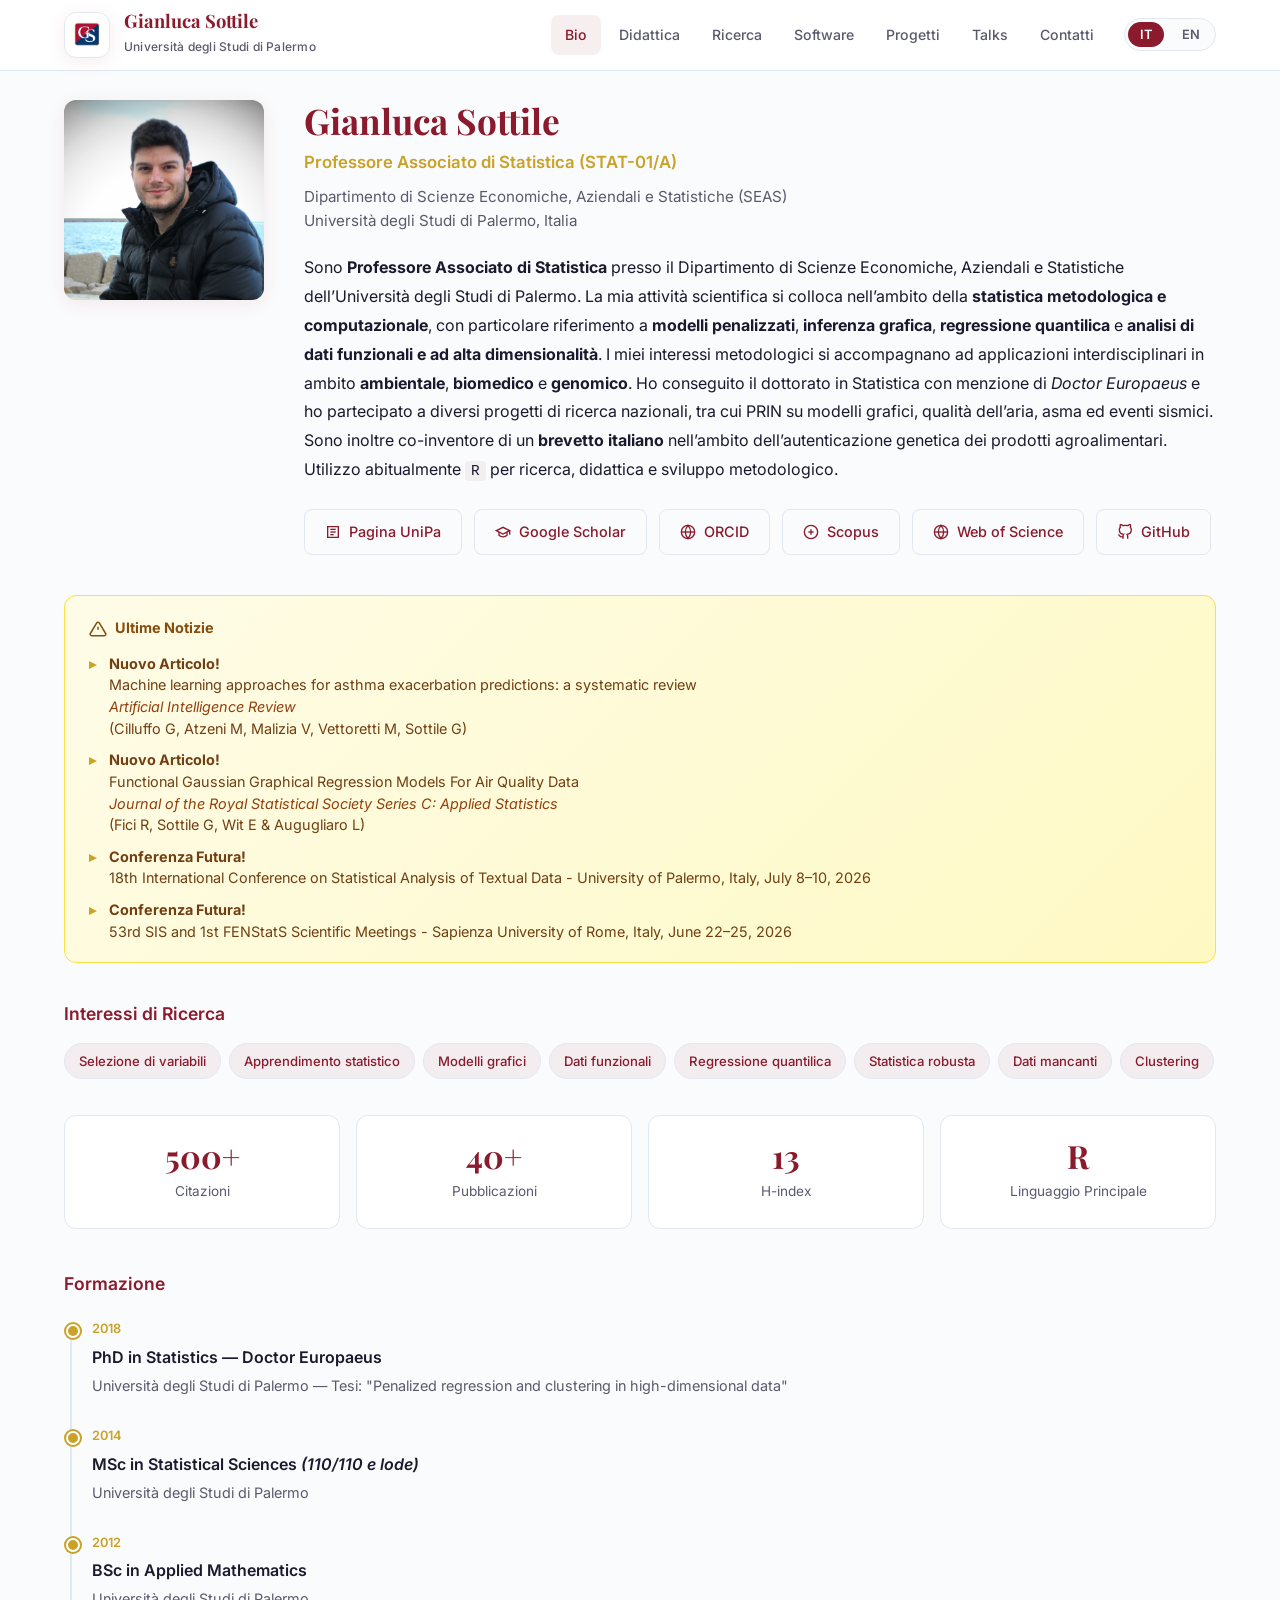
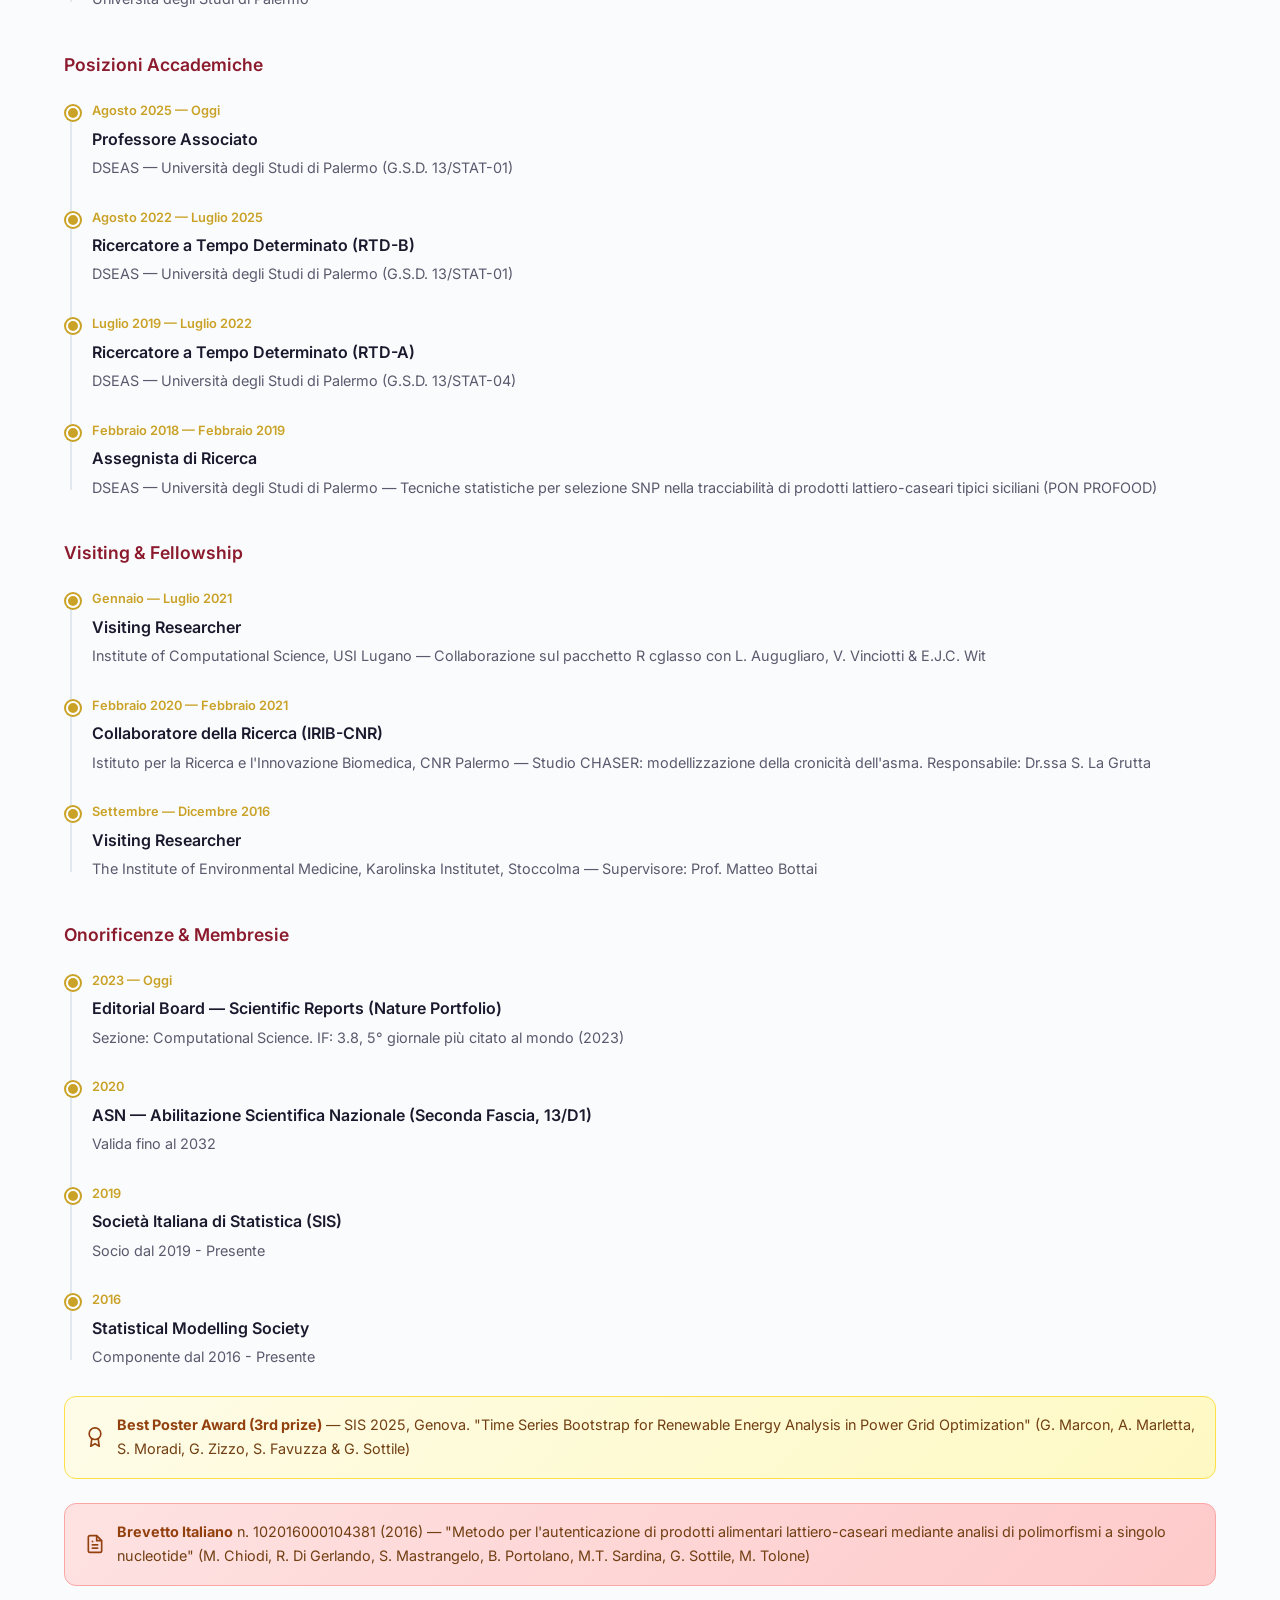
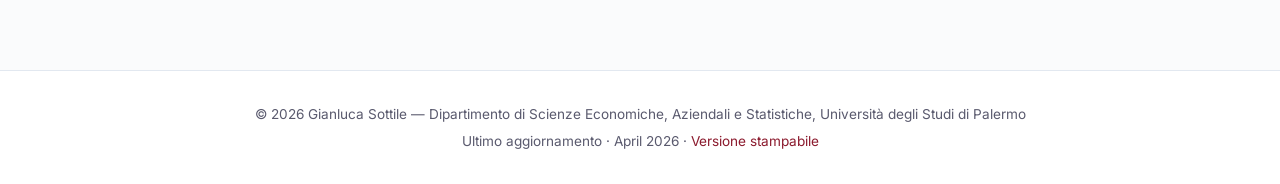
==== commit 391cce67: "Add files via upload" ====
--- a/index.html
+++ b/index.html
@@ -4,7 +4,7 @@
 <meta charset="UTF-8">
 <meta name="viewport" content="width=device-width, initial-scale=1.0">
 <title>Gianluca Sottile — Associate Professor of Statistics</title>
-<link rel="icon" type="image/png" href="/favicon.png">
+<link rel="icon" type="image/png" href="/logo-gs.png">
 <link rel="preconnect" href="https://fonts.googleapis.com">
 <link href="https://fonts.googleapis.com/css2?family=Inter:wght@300;400;500;600;700&family=Playfair+Display:wght@600;700&display=swap" rel="stylesheet">
 <style>
@@ -44,11 +44,32 @@
 .brand {
   display:flex; align-items:center; gap:14px; text-decoration:none;
 }
-.brand-avatar {
+/*.brand-avatar {
   width:44px; height:44px; border-radius:50%;
   background:linear-gradient(135deg,var(--primary),var(--primary-light));
   display:flex; align-items:center; justify-content:center;
   color:white; font-weight:700; font-size:1.1rem; flex-shrink:0;
+}*/
+.brand-avatar {
+    width: 46px;
+    height: 46px;
+    border-radius: 12px;
+    overflow: hidden;
+    background: var(--surface);
+    border: 1px solid var(--border);
+    box-shadow: var(--shadow);
+    display: flex;
+    align-items: center;
+    justify-content: center;
+    flex-shrink: 0;
+    padding: 2px;
+}
+.brand-avatar-img {
+    width: 100%;
+    height: 100%;
+    object-fit: contain;
+    display: block;
+    transform: scale(1.1);
 }
 .brand-text h1 {
   font-family:'Playfair Display',serif; font-size:1.15rem; font-weight:700;
@@ -59,24 +80,6 @@
 }
 
 /* ===== LANG TOGGLE ===== */
-    /*.lang-toggle {
-  display:flex; align-items:center; gap:6px;
-  background:var(--bg); border:1.5px solid var(--border);
-  border-radius:20px; padding:3px;
-  margin-left:12px;
-  flex-shrink:0;
-}
-.lang-btn {
-  padding:5px 12px; border-radius:16px; border:none; background:none;
-  font-size:0.8rem; font-weight:600; color:var(--text-muted);
-  cursor:pointer; transition:var(--transition); font-family:inherit;
-}
-.lang-btn.active {
-  background:var(--primary); color:white;
-}
-.lang-btn:hover:not(.active) {
-  color:var(--primary); background:rgba(139,26,45,0.06);
-}*/
 .lang-toggle {
     display: inline-flex;
     align-items: center;
@@ -659,6 +662,26 @@
 .form-group input:focus,
 .form-group textarea:focus { outline:none; border-color:var(--primary); background:var(--surface); }
 .form-group textarea { resize:vertical; min-height:120px; }
+
+.form-label-visible {
+  display: block;
+  font-size: 0.85rem;
+  font-weight: 500;
+  color: var(--text);
+  margin-bottom: 6px;
+}
+
+.sr-only {
+  position: absolute;
+  width: 1px;
+  height: 1px;
+  padding: 0;
+  margin: -1px;
+  overflow: hidden;
+  clip: rect(0, 0, 0, 0);
+  white-space: nowrap;
+  border: 0;
+}
 
 .award-box {
   background:linear-gradient(135deg,#fefce8,#fef9c3);
@@ -726,7 +749,10 @@
 <header>
 <div class="header-inner">
 <a href="#bio" class="brand" onclick="showSection('bio')">
-<div class="brand-avatar">GS</div>
+<!-- <div class="brand-avatar">GS</div> -->
+<div class="brand-avatar">
+    <img src="logo-gs.png" alt="Gianluca Sottile logo" class="brand-avatar-img">
+</div>
 <div class="brand-text">
 <h1>Gianluca Sottile</h1>
 <span data-lang="it">Università degli Studi di Palermo</span>
@@ -2571,33 +2597,87 @@
 <span data-lang="it">Invia un messaggio</span>
 <span data-lang="en">Send a message</span>
 </h3>
-<form action="https://formspree.io/f/mgorgblz" method="POST">
-  <input type="hidden" name="_subject" value="New message from academic website">
-    
+<form
+    name="contact"
+    method="POST"
+    action="/success.html"
+    data-netlify="true"
+    netlify-honeypot="bot-field"
+>
+  <input type="hidden" name="form-name" value="contact">
+  
+  <p style="display:none;">
+    <label>
+      Don’t fill this out if you’re human:
+      <input name="bot-field">
+    </label>
+  </p>
+
   <div class="form-group">
-    <label for="name">
-      <span data-lang="it">Nome</span><span data-lang="en">Name</span>
-    </label>
-    <input type="text" id="name" name="name" placeholder="Your name" autocomplete="name" required>
+    <div class="form-label-visible">
+      <span data-lang="it">Nome</span>
+      <span data-lang="en">Name</span>
+    </div>
+    <label for="name" class="sr-only">Name</label>
+    <input
+      type="text"
+      id="name"
+      name="name"
+      data-placeholder-it="Il tuo nome"
+      data-placeholder-en="Your name"
+      placeholder="Il tuo nome"
+      autocomplete="name"
+      required
+    >
   </div>
 
   <div class="form-group">
     <label for="email">Email</label>
-    <input type="email" id="email" name="email" placeholder="Your email" autocomplete="email" required>
+    <input
+      type="email"
+      id="email"
+      name="email"
+      data-placeholder-it="La tua email"
+      data-placeholder-en="Your email"
+      placeholder="La tua email"
+      autocomplete="email"
+      required
+    >
   </div>
 
   <div class="form-group">
-    <label for="subject">
-      <span data-lang="it">Oggetto</span><span data-lang="en">Subject</span>
-    </label>
-    <input type="text" id="subject" name="subject" placeholder="Message subject" autocomplete="off" required>
+    <div class="form-label-visible">
+      <span data-lang="it">Oggetto</span>
+      <span data-lang="en">Subject</span>
+    </div>
+    <label for="subject-field" class="sr-only">Subject</label>
+    <input
+      type="text"
+      id="subject-field"
+      name="user-subject"
+      data-placeholder-it="Oggetto del messaggio"
+      data-placeholder-en="Message subject"
+      placeholder="Oggetto del messaggio"
+      autocomplete="off"
+      required
+    >
   </div>
 
   <div class="form-group">
-    <label for="message">
-      <span data-lang="it">Messaggio</span><span data-lang="en">Message</span>
-    </label>
-    <textarea id="message" name="message" placeholder="Write your message..." autocomplete="off" required></textarea>
+    <div class="form-label-visible">
+      <span data-lang="it">Messaggio</span>
+      <span data-lang="en">Message</span>
+    </div>
+    <label for="message" class="sr-only">Message</label>
+    <textarea
+      id="message"
+      name="message"
+      data-placeholder-it="Scrivi il tuo messaggio..."
+      data-placeholder-en="Write your message..."
+      placeholder="Scrivi il tuo messaggio..."
+      autocomplete="off"
+      required
+    ></textarea>
   </div>
 
   <button type="submit" class="btn btn-primary" style="width:100%;justify-content:center;">
@@ -2622,6 +2702,11 @@
 
 <script>
 // ===== LANGUAGE SWITCHER =====
+function updatePlaceholders(lang) {
+  document.querySelectorAll('[data-placeholder-it][data-placeholder-en]').forEach(function(el) {
+    el.placeholder = el.getAttribute('data-placeholder-' + lang);
+  });
+}
 function setLang(lang){
     document.body.classList.remove('lang-it', 'lang-en');
     document.body.classList.add('lang-' + lang);
@@ -2630,8 +2715,13 @@
         b.classList.toggle('active', b.getAttribute('onclick').includes("'" + lang + "'"));
     });
 
+    updatePlaceholders(lang);
     localStorage.setItem('preferredLang', lang);
 }
+document.addEventListener('DOMContentLoaded', function() {
+    var savedLang = localStorage.getItem('preferredLang') || 'it';
+    setLang(savedLang);
+});
 
 // Load saved language
 var savedLang = localStorage.getItem('preferredLang');
@@ -2644,39 +2734,38 @@
   document.querySelectorAll('.nav-link').forEach(function(l){l.classList.toggle('active',l.getAttribute('data-target')===id);});
   window.scrollTo({top:0,behavior:'smooth'});
 }
-    function handleHash() {
-      var h = window.location.hash.replace('#', '') || 'bio';
-
-      var mainSections = ['bio', 'didattica', 'ricerca', 'software', 'progetti', 'talks', 'contatti'];
-
-      if (mainSections.includes(h)) {
+function handleHash() {
+    var h = window.location.hash.replace('#', '') || 'bio';
+
+    var mainSections = ['bio', 'didattica', 'ricerca', 'software', 'progetti', 'talks', 'contatti'];
+
+    if (mainSections.includes(h)) {
         showSection(h);
         return;
-      }
-
-      if (h.startsWith('pub-')) {
+    }
+
+    if (h.startsWith('pub-')) {
         showSection('ricerca');
         setTimeout(function () {
-          var target = document.getElementById(h);
-          if (target) target.scrollIntoView({ behavior: 'smooth', block: 'start' });
+            var target = document.getElementById(h);
+            if (target) target.scrollIntoView({ behavior: 'smooth', block: 'start' });
         }, 50);
         return;
-      }
-
-      if (h.startsWith('talks-')) {
+    }
+
+    if (h.startsWith('talks-')) {
         showSection('talks');
         setTimeout(function () {
           var target = document.getElementById(h);
           if (target) target.scrollIntoView({ behavior: 'smooth', block: 'start' });
         }, 50);
         return;
-      }
-
-      showSection('bio');
     }
-
-    window.addEventListener('DOMContentLoaded', handleHash);
-    window.addEventListener('hashchange', handleHash);
+    showSection('bio');
+}
+    
+window.addEventListener('DOMContentLoaded', handleHash);
+window.addEventListener('hashchange', handleHash);
 
 // ===== MOBILE MENU =====
 function toggleMobileMenu(){document.getElementById('mobileNav').classList.toggle('open');}
